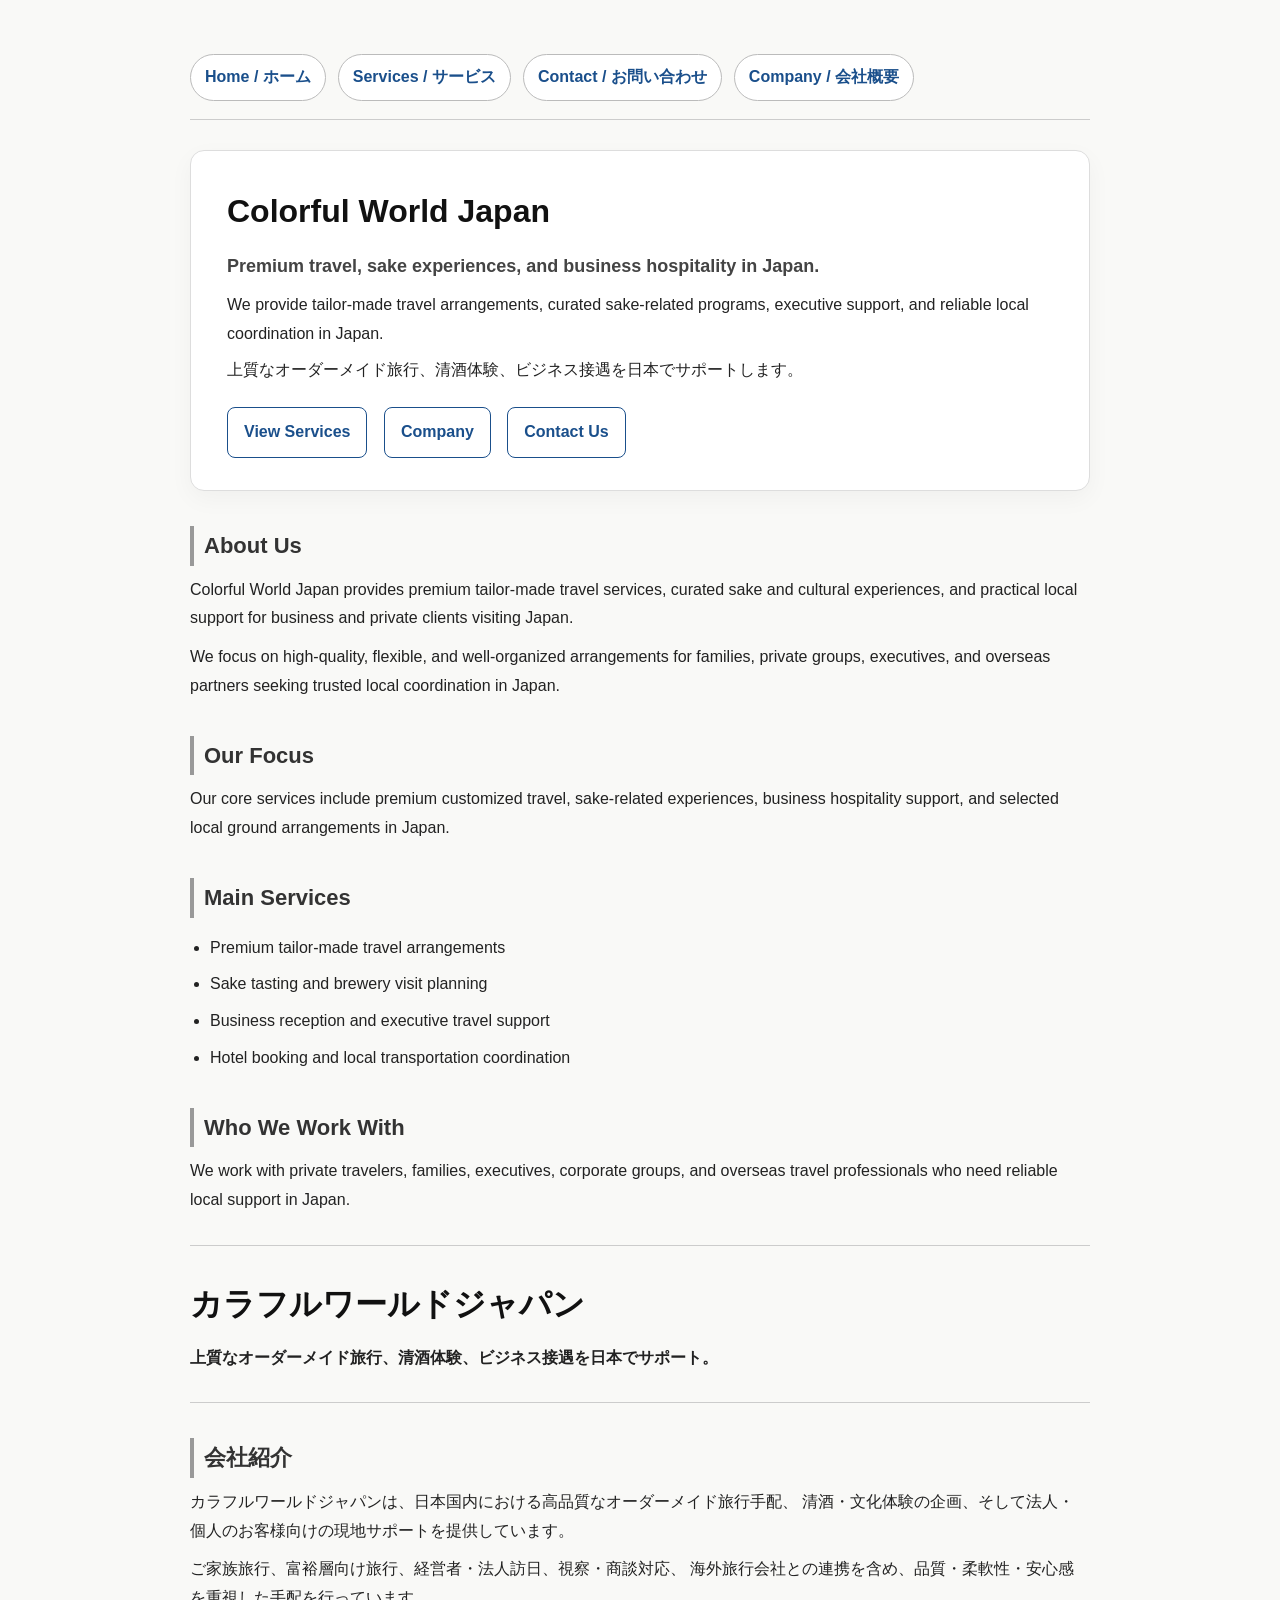
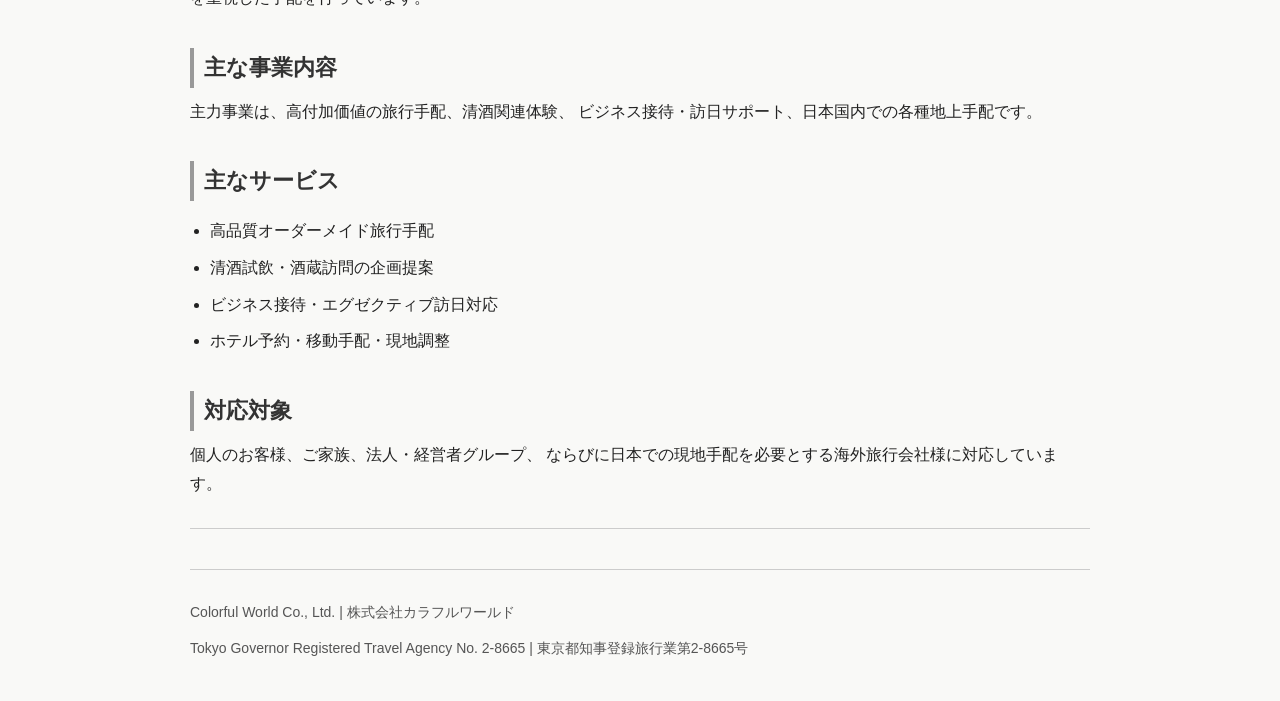
==== index.html @ 3ce3e992 "Update index.html" ====
<!DOCTYPE html>
<html lang="en">
<head>
  <meta charset="UTF-8">
  <meta name="viewport" content="width=device-width, initial-scale=1.0">
  <title>Colorful World Japan | Premium Travel, Sake Experience & Business Support</title>
  <link rel="stylesheet" href="style.css">
</head>
<body>
 <div class="nav">
  <a href="index.html">Home / ホーム</a>
  <a href="services.html">Services / サービス</a>
  <a href="contact.html">Contact / お問い合わせ</a>
  <a href="company.html">Company / 会社概要</a>
 </div>

  <div class="hero">
    <h1>Colorful World Japan</h1>
    <p class="hero-subtitle"><strong>Premium travel, sake experiences, and business hospitality in Japan.</strong></p>
    <p>
      We provide tailor-made travel arrangements, curated sake-related programs,
      executive support, and reliable local coordination in Japan.
    </p>
    <p>
      上質なオーダーメイド旅行、清酒体験、ビジネス接遇を日本でサポートします。
    </p>

   <a class="button-link" href="services.html">View Services</a>
   <a class="button-link" href="company.html">Company</a>
   <a class="button-link" href="contact.html">Contact Us</a>
  </div>
  
  <h2>About Us</h2>
  <p>
    Colorful World Japan provides premium tailor-made travel services,
    curated sake and cultural experiences, and practical local support
    for business and private clients visiting Japan.
  </p>
  <p>
    We focus on high-quality, flexible, and well-organized arrangements
    for families, private groups, executives, and overseas partners
    seeking trusted local coordination in Japan.
  </p>

  <h2>Our Focus</h2>
  <p>
    Our core services include premium customized travel, sake-related experiences,
    business hospitality support, and selected local ground arrangements in Japan.
  </p>

  <h2>Main Services</h2>
  <ul>
    <li>Premium tailor-made travel arrangements</li>
    <li>Sake tasting and brewery visit planning</li>
    <li>Business reception and executive travel support</li>
    <li>Hotel booking and local transportation coordination</li>
  </ul>

  <h2>Who We Work With</h2>
  <p>
    We work with private travelers, families, executives, corporate groups,
    and overseas travel professionals who need reliable local support in Japan.
  </p>

  <hr>

  <h1>カラフルワールドジャパン</h1>
  <p><strong>上質なオーダーメイド旅行、清酒体験、ビジネス接遇を日本でサポート。</strong></p>

  <hr>

  <h2>会社紹介</h2>
  <p>
    カラフルワールドジャパンは、日本国内における高品質なオーダーメイド旅行手配、
    清酒・文化体験の企画、そして法人・個人のお客様向けの現地サポートを提供しています。
  </p>
  <p>
    ご家族旅行、富裕層向け旅行、経営者・法人訪日、視察・商談対応、
    海外旅行会社との連携を含め、品質・柔軟性・安心感を重視した手配を行っています。
  </p>

  <h2>主な事業内容</h2>
  <p>
    主力事業は、高付加価値の旅行手配、清酒関連体験、
    ビジネス接待・訪日サポート、日本国内での各種地上手配です。
  </p>

  <h2>主なサービス</h2>
  <ul>
    <li>高品質オーダーメイド旅行手配</li>
    <li>清酒試飲・酒蔵訪問の企画提案</li>
    <li>ビジネス接待・エグゼクティブ訪日対応</li>
    <li>ホテル予約・移動手配・現地調整</li>
  </ul>

  <h2>対応対象</h2>
  <p>
    個人のお客様、ご家族、法人・経営者グループ、
    ならびに日本での現地手配を必要とする海外旅行会社様に対応しています。
  </p>

  <hr>



<div class="footer">
  <p>Colorful World Co., Ltd. | 株式会社カラフルワールド</p>
  <p>Tokyo Governor Registered Travel Agency No. 2-8665 | 東京都知事登録旅行業第2-8665号</p>
</div>
</body>
</html>
---- style.css ----
body {
  font-family: Arial, "Hiragino Kaku Gothic ProN", "Yu Gothic", sans-serif;
  max-width: 900px;
  margin: 40px auto;
  padding: 0 20px;
  line-height: 1.8;
  color: #222;
  background-color: #f9f9f7;
}

h1 {
  font-size: 32px;
  margin-bottom: 10px;
  color: #111;
}

h2 {
  font-size: 22px;
  margin-top: 35px;
  margin-bottom: 10px;
  color: #333;
  border-left: 4px solid #999;
  padding-left: 10px;
}

p {
  margin: 10px 0;
}

ul {
  padding-left: 20px;
}

li {
  margin: 8px 0;
}

hr {
  border: none;
  border-top: 1px solid #ccc;
  margin: 30px 0;
}

a {
  color: #1a4f8b;
  text-decoration: none;
  font-weight: bold;
}

a:hover {
  text-decoration: underline;
}

.footer {
  margin-top: 40px;
  padding-top: 20px;
  border-top: 1px solid #ccc;
  font-size: 14px;
  color: #555;
}

.highlight {
  font-weight: bold;
  color: #111;
}
.nav {
  display: flex;
  gap: 12px;
  flex-wrap: wrap;
  margin-bottom: 30px;
  padding: 14px 0 18px 0;
  border-bottom: 1px solid #ccc;
}

.nav a {
  display: inline-block;
  padding: 8px 14px;
  border: 1px solid #bbb;
  border-radius: 999px;
  background: #fff;
  color: #1a4f8b;
  text-decoration: none;
  font-weight: bold;
  transition: all 0.2s ease;
}

.nav a:hover {
  background: #f0f6ff;
  border-color: #1a4f8b;
}
.hero {
  padding: 32px 36px;
  background: #ffffff;
  border: 1px solid #ddd;
  border-radius: 14px;
  margin-bottom: 34px;
  box-shadow: 0 8px 24px rgba(0, 0, 0, 0.04);
}

.hero h1 {
  margin-top: 0;
  margin-bottom: 10px;
}

.hero p {
  margin: 8px 0;
}

.hero-subtitle {
  font-size: 18px;
  color: #444;
}

.button-link {
  display: inline-block;
  margin-top: 14px;
  margin-right: 12px;
  padding: 10px 16px;
  border: 1px solid #1a4f8b;
  border-radius: 8px;
  color: #1a4f8b;
  text-decoration: none;
  font-weight: bold;
  background: #fff;
}

.button-link:hover {
  background: #f0f6ff;
}
a[target="_blank"]::after {
  content: " ↗";
  font-size: 0.9em;
}
mailto-link {
  font-weight: bold;
}
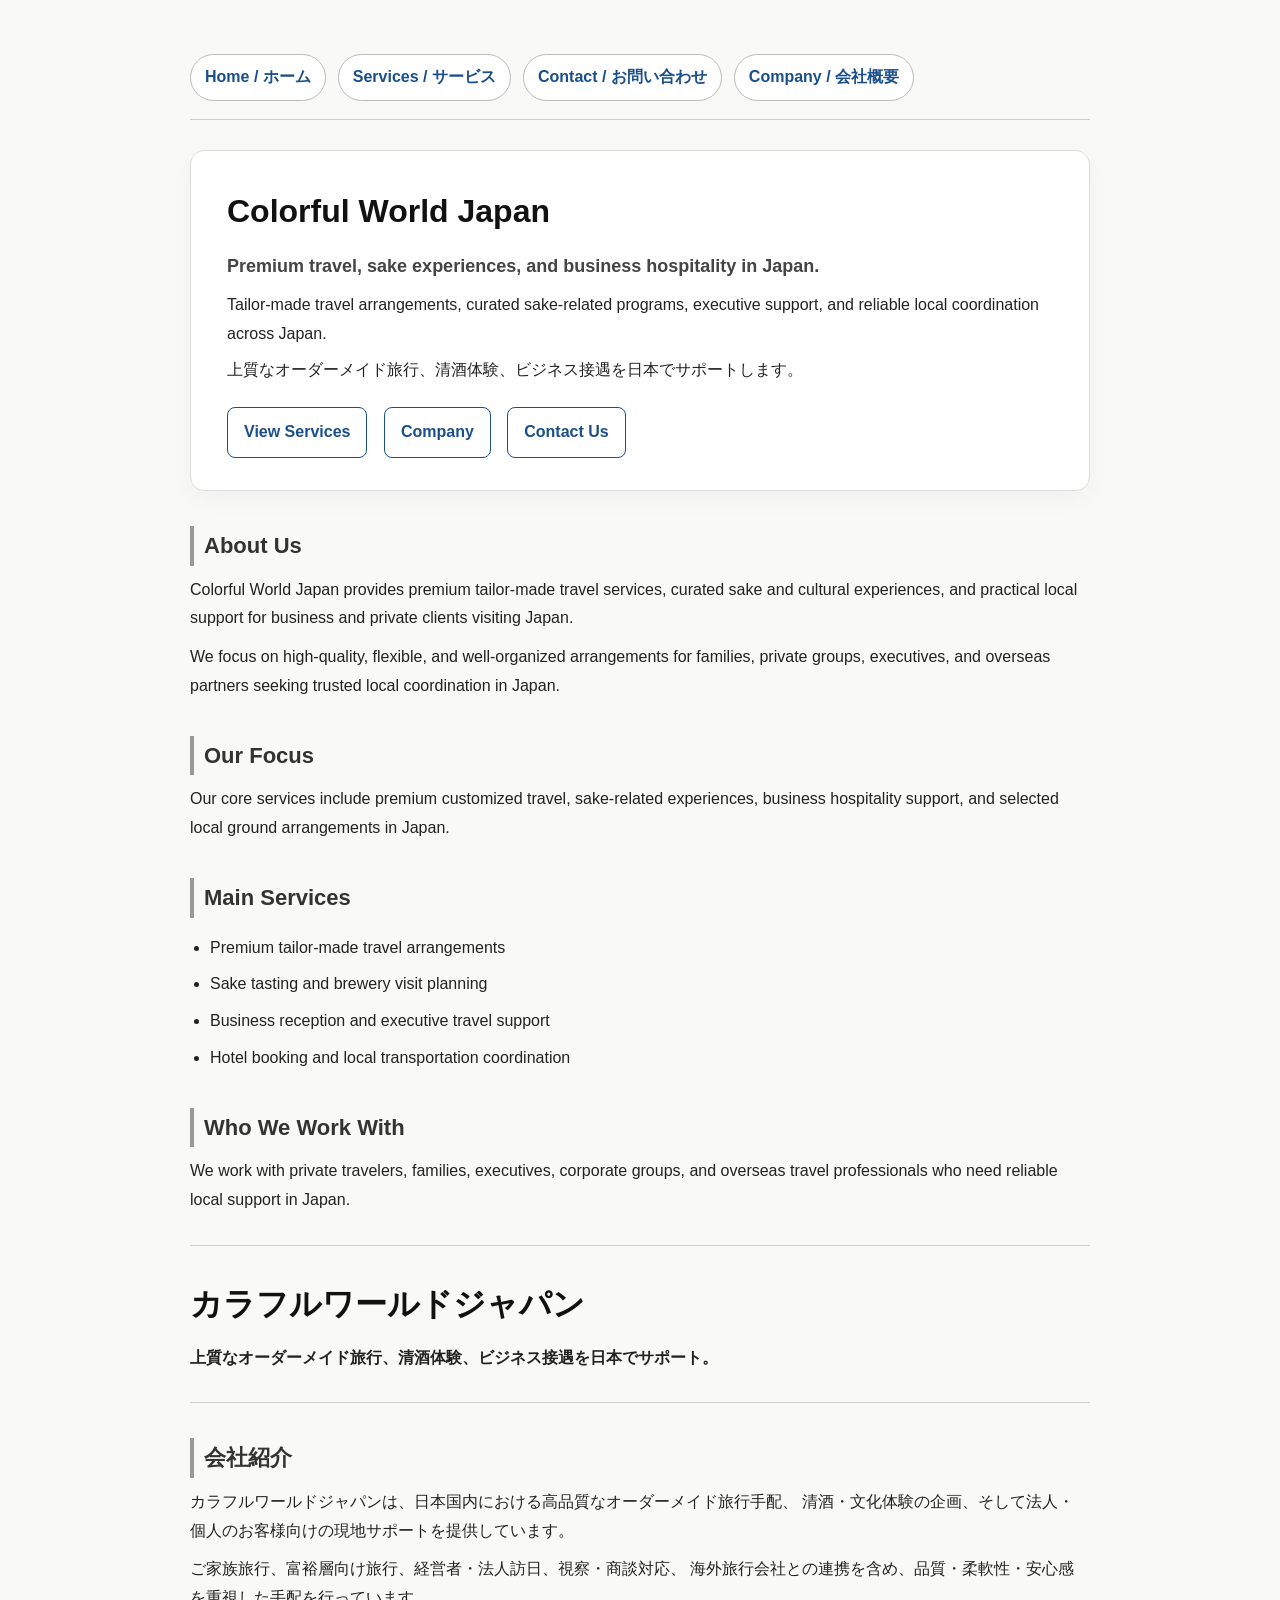
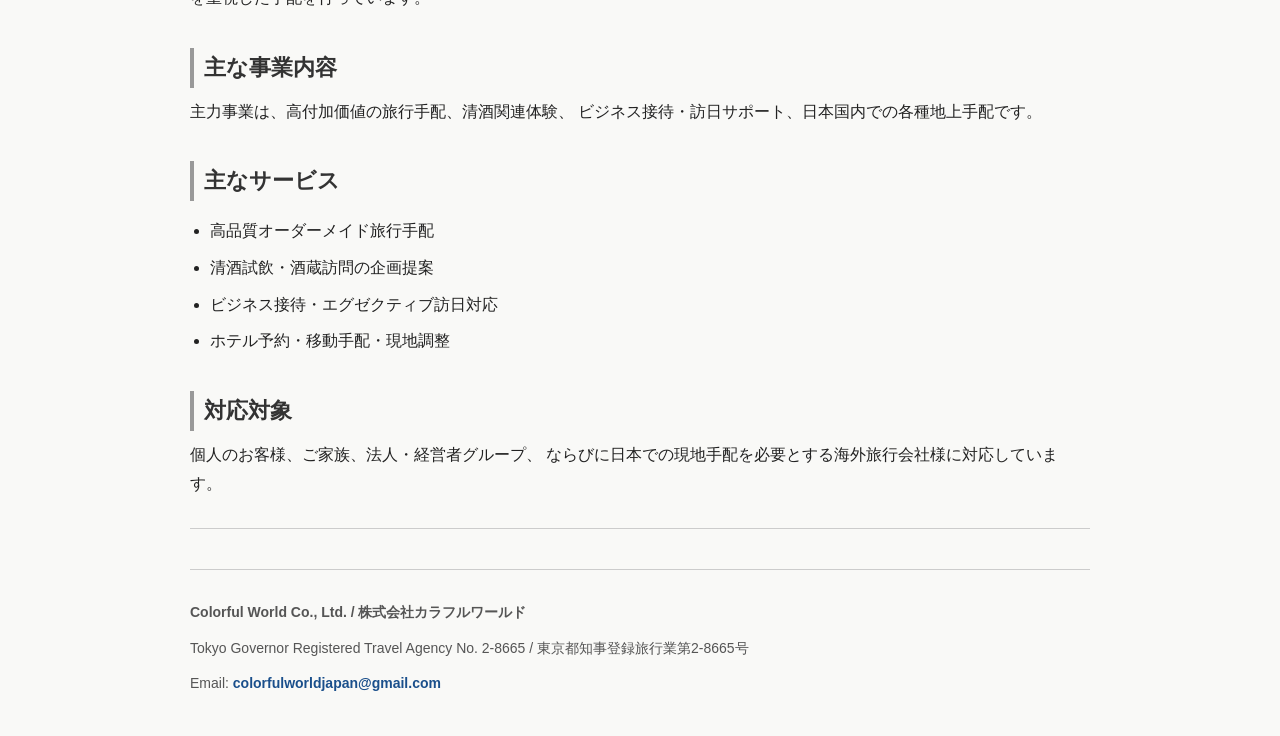
==== commit d63f83e7: "Update index.html" ====
--- a/index.html
+++ b/index.html
@@ -14,21 +14,21 @@
   <a href="company.html">Company / 会社概要</a>
  </div>
 
-  <div class="hero">
-    <h1>Colorful World Japan</h1>
-    <p class="hero-subtitle"><strong>Premium travel, sake experiences, and business hospitality in Japan.</strong></p>
-    <p>
-      We provide tailor-made travel arrangements, curated sake-related programs,
-      executive support, and reliable local coordination in Japan.
-    </p>
-    <p>
-      上質なオーダーメイド旅行、清酒体験、ビジネス接遇を日本でサポートします。
-    </p>
+ <div class="hero">
+  <h1>Colorful World Japan</h1>
+  <p class="hero-subtitle"><strong>Premium travel, sake experiences, and business hospitality in Japan.</strong></p>
+  <p>
+    Tailor-made travel arrangements, curated sake-related programs,
+    executive support, and reliable local coordination across Japan.
+  </p>
+  <p>
+    上質なオーダーメイド旅行、清酒体験、ビジネス接遇を日本でサポートします。
+  </p>
 
-   <a class="button-link" href="services.html">View Services</a>
-   <a class="button-link" href="company.html">Company</a>
-   <a class="button-link" href="contact.html">Contact Us</a>
-  </div>
+  <a class="button-link" href="services.html">View Services</a>
+  <a class="button-link" href="company.html">Company</a>
+  <a class="button-link" href="contact.html">Contact Us</a>
+ </div>
   
   <h2>About Us</h2>
   <p>
@@ -104,8 +104,9 @@
 
 
 <div class="footer">
-  <p>Colorful World Co., Ltd. | 株式会社カラフルワールド</p>
-  <p>Tokyo Governor Registered Travel Agency No. 2-8665 | 東京都知事登録旅行業第2-8665号</p>
+  <p><strong>Colorful World Co., Ltd. / 株式会社カラフルワールド</strong></p>
+  <p>Tokyo Governor Registered Travel Agency No. 2-8665 / 東京都知事登録旅行業第2-8665号</p>
+  <p>Email: <a href="mailto:colorfulworldjapan@gmail.com">colorfulworldjapan@gmail.com</a></p>
 </div>
 </body>
 </html>
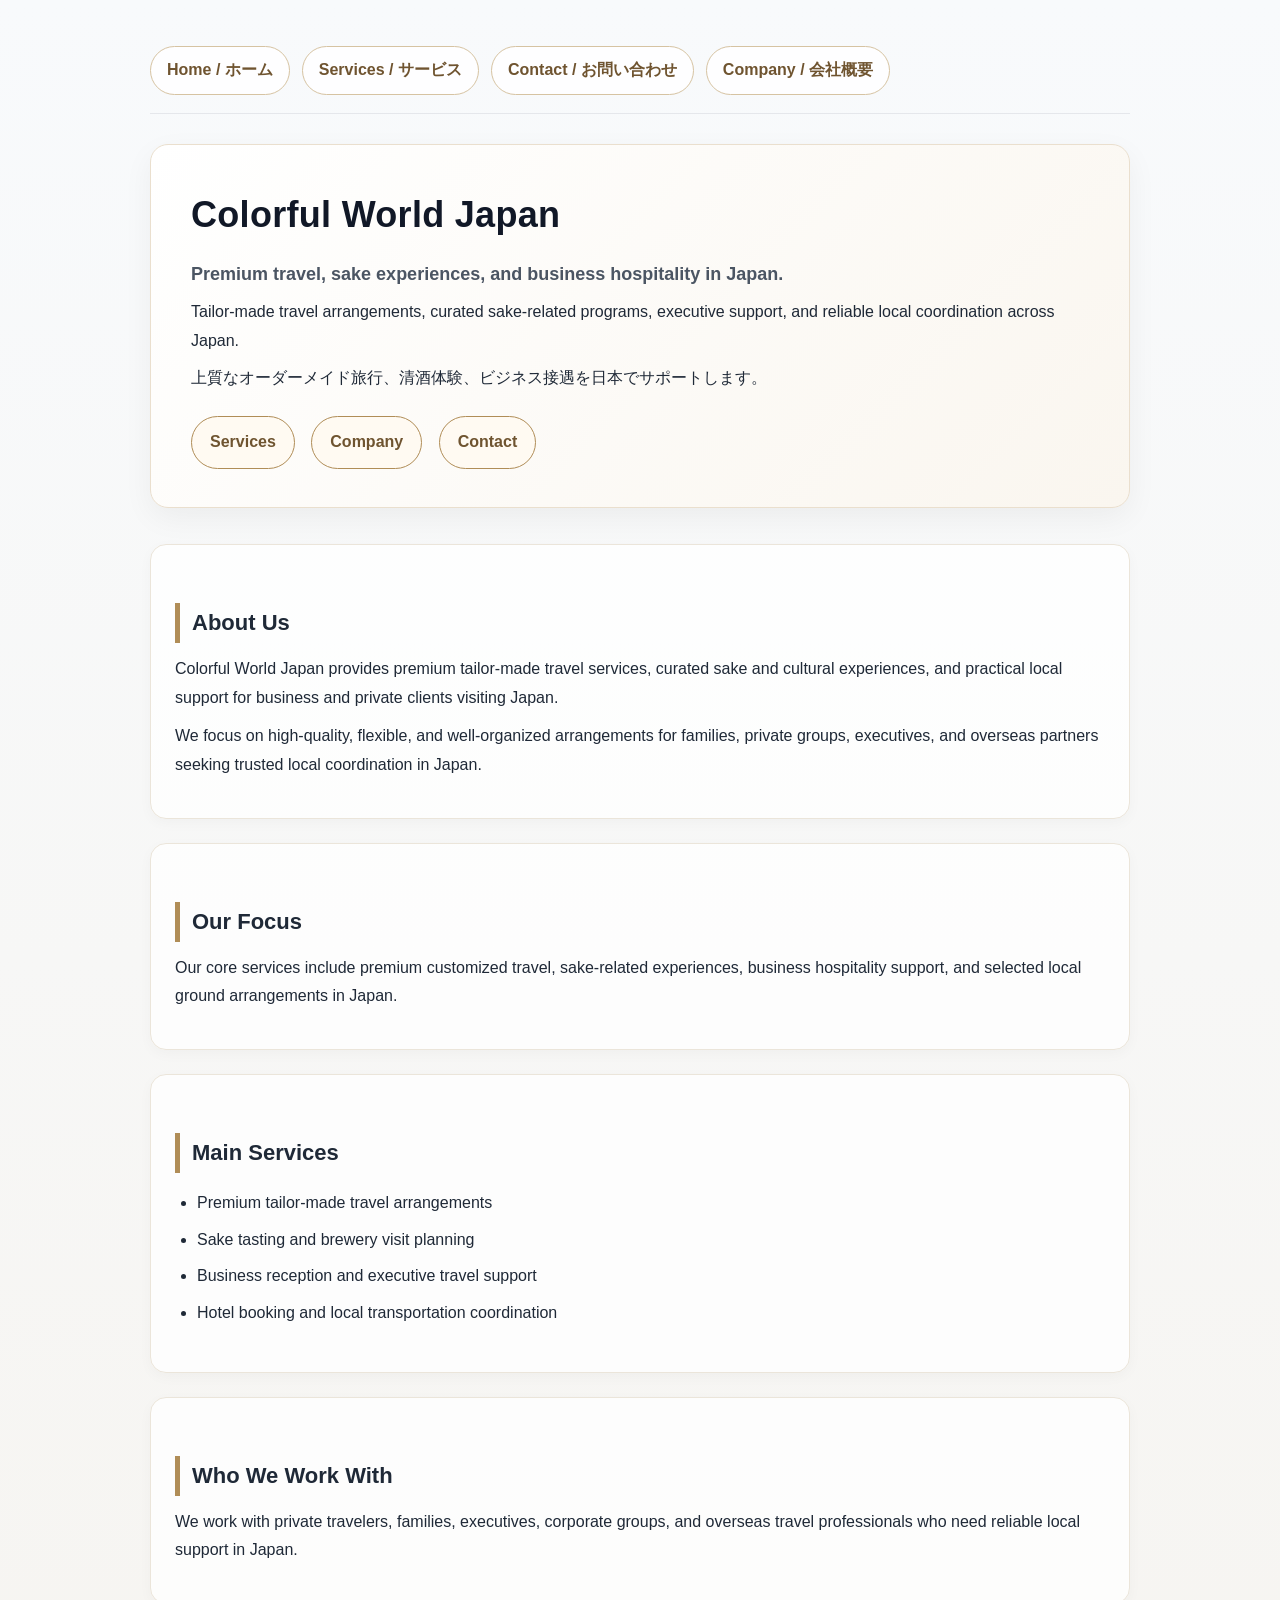
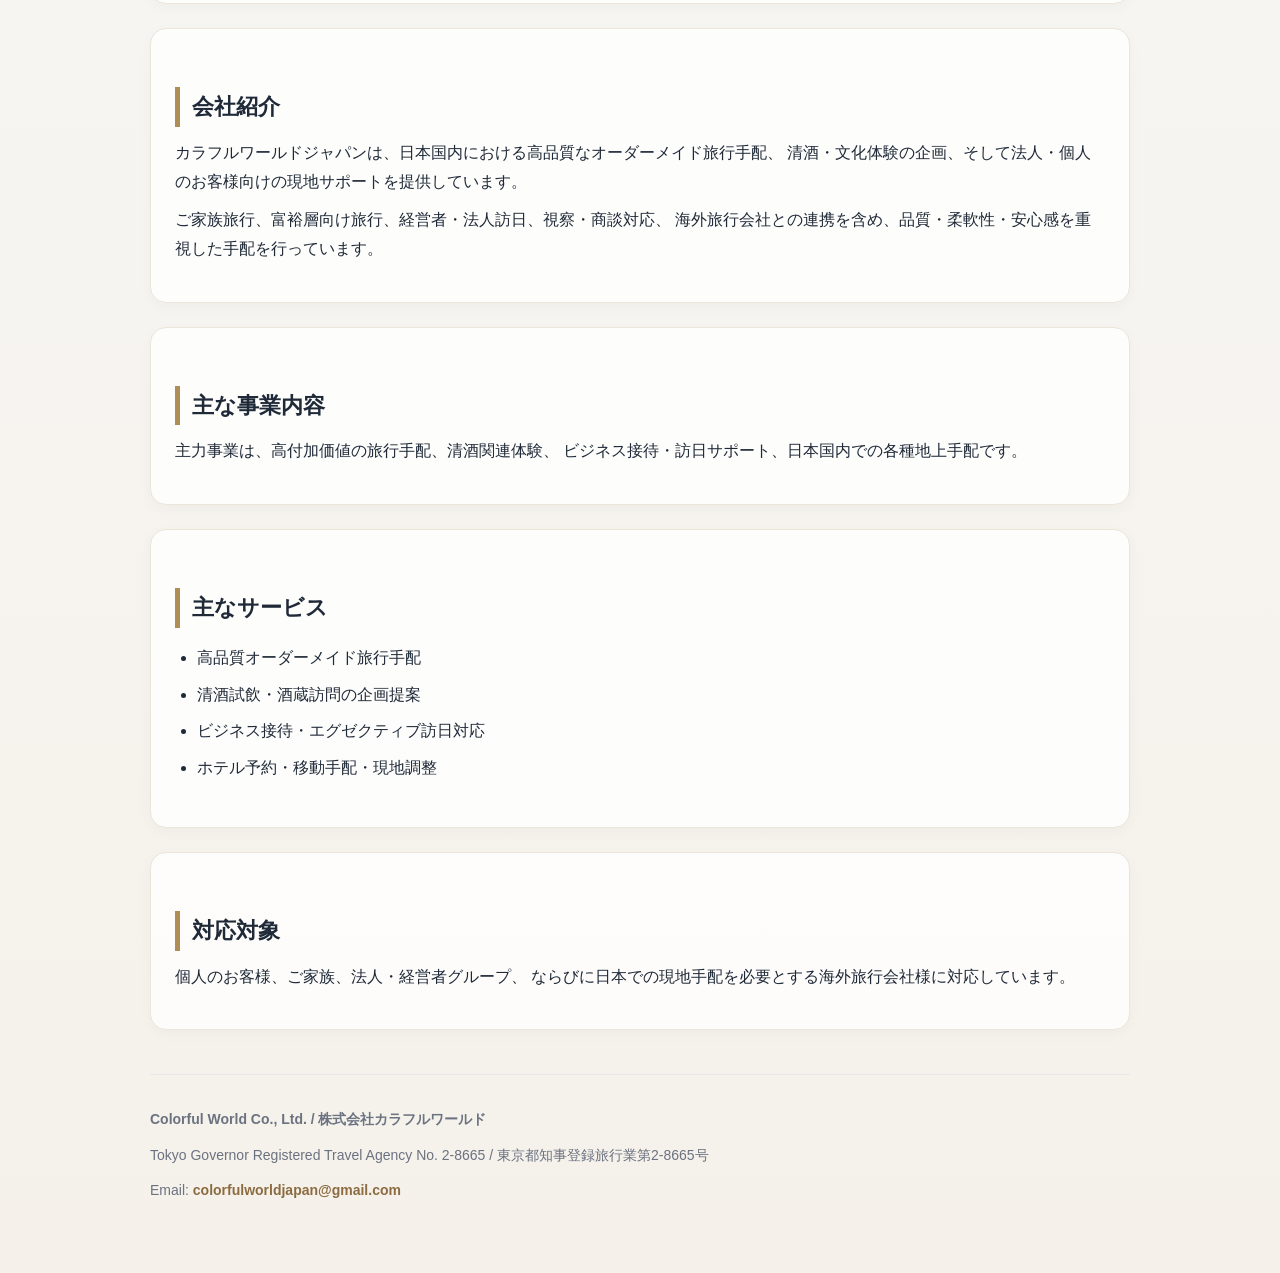
==== commit 187527c7: "Update index.html" ====
--- a/index.html
+++ b/index.html
@@ -7,106 +7,111 @@
   <link rel="stylesheet" href="style.css">
 </head>
 <body>
- <div class="nav">
-  <a href="index.html">Home / ホーム</a>
-  <a href="services.html">Services / サービス</a>
-  <a href="contact.html">Contact / お問い合わせ</a>
-  <a href="company.html">Company / 会社概要</a>
- </div>
+  <div class="nav">
+    <a href="index.html">Home / ホーム</a>
+    <a href="services.html">Services / サービス</a>
+    <a href="contact.html">Contact / お問い合わせ</a>
+    <a href="company.html">Company / 会社概要</a>
+  </div>
 
- <div class="hero">
-  <h1>Colorful World Japan</h1>
-  <p class="hero-subtitle"><strong>Premium travel, sake experiences, and business hospitality in Japan.</strong></p>
-  <p>
-    Tailor-made travel arrangements, curated sake-related programs,
-    executive support, and reliable local coordination across Japan.
-  </p>
-  <p>
-    上質なオーダーメイド旅行、清酒体験、ビジネス接遇を日本でサポートします。
-  </p>
+  <div class="hero">
+    <h1>Colorful World Japan</h1>
+    <p class="hero-subtitle"><strong>Premium travel, sake experiences, and business hospitality in Japan.</strong></p>
+    <p>
+      Tailor-made travel arrangements, curated sake-related programs,
+      executive support, and reliable local coordination across Japan.
+    </p>
+    <p>
+      上質なオーダーメイド旅行、清酒体験、ビジネス接遇を日本でサポートします。
+    </p>
 
-  <a class="button-link" href="services.html">View Services</a>
-  <a class="button-link" href="company.html">Company</a>
-  <a class="button-link" href="contact.html">Contact Us</a>
- </div>
-  
-  <h2>About Us</h2>
-  <p>
-    Colorful World Japan provides premium tailor-made travel services,
-    curated sake and cultural experiences, and practical local support
-    for business and private clients visiting Japan.
-  </p>
-  <p>
-    We focus on high-quality, flexible, and well-organized arrangements
-    for families, private groups, executives, and overseas partners
-    seeking trusted local coordination in Japan.
-  </p>
+    <a class="button-link" href="services.html">Services</a>
+    <a class="button-link" href="company.html">Company</a>
+    <a class="button-link" href="contact.html">Contact</a>
+  </div>
 
-  <h2>Our Focus</h2>
-  <p>
-    Our core services include premium customized travel, sake-related experiences,
-    business hospitality support, and selected local ground arrangements in Japan.
-  </p>
+  <div class="section-card">
+    <h2>About Us</h2>
+    <p>
+      Colorful World Japan provides premium tailor-made travel services,
+      curated sake and cultural experiences, and practical local support
+      for business and private clients visiting Japan.
+    </p>
+    <p>
+      We focus on high-quality, flexible, and well-organized arrangements
+      for families, private groups, executives, and overseas partners
+      seeking trusted local coordination in Japan.
+    </p>
+  </div>
 
-  <h2>Main Services</h2>
-  <ul>
-    <li>Premium tailor-made travel arrangements</li>
-    <li>Sake tasting and brewery visit planning</li>
-    <li>Business reception and executive travel support</li>
-    <li>Hotel booking and local transportation coordination</li>
-  </ul>
+  <div class="section-card">
+    <h2>Our Focus</h2>
+    <p>
+      Our core services include premium customized travel, sake-related experiences,
+      business hospitality support, and selected local ground arrangements in Japan.
+    </p>
+  </div>
 
-  <h2>Who We Work With</h2>
-  <p>
-    We work with private travelers, families, executives, corporate groups,
-    and overseas travel professionals who need reliable local support in Japan.
-  </p>
+  <div class="section-card">
+    <h2>Main Services</h2>
+    <ul>
+      <li>Premium tailor-made travel arrangements</li>
+      <li>Sake tasting and brewery visit planning</li>
+      <li>Business reception and executive travel support</li>
+      <li>Hotel booking and local transportation coordination</li>
+    </ul>
+  </div>
 
-  <hr>
+  <div class="section-card">
+    <h2>Who We Work With</h2>
+    <p>
+      We work with private travelers, families, executives, corporate groups,
+      and overseas travel professionals who need reliable local support in Japan.
+    </p>
+  </div>
 
-  <h1>カラフルワールドジャパン</h1>
-  <p><strong>上質なオーダーメイド旅行、清酒体験、ビジネス接遇を日本でサポート。</strong></p>
+  <div class="section-card">
+    <h2>会社紹介</h2>
+    <p>
+      カラフルワールドジャパンは、日本国内における高品質なオーダーメイド旅行手配、
+      清酒・文化体験の企画、そして法人・個人のお客様向けの現地サポートを提供しています。
+    </p>
+    <p>
+      ご家族旅行、富裕層向け旅行、経営者・法人訪日、視察・商談対応、
+      海外旅行会社との連携を含め、品質・柔軟性・安心感を重視した手配を行っています。
+    </p>
+  </div>
 
-  <hr>
+  <div class="section-card">
+    <h2>主な事業内容</h2>
+    <p>
+      主力事業は、高付加価値の旅行手配、清酒関連体験、
+      ビジネス接待・訪日サポート、日本国内での各種地上手配です。
+    </p>
+  </div>
 
-  <h2>会社紹介</h2>
-  <p>
-    カラフルワールドジャパンは、日本国内における高品質なオーダーメイド旅行手配、
-    清酒・文化体験の企画、そして法人・個人のお客様向けの現地サポートを提供しています。
-  </p>
-  <p>
-    ご家族旅行、富裕層向け旅行、経営者・法人訪日、視察・商談対応、
-    海外旅行会社との連携を含め、品質・柔軟性・安心感を重視した手配を行っています。
-  </p>
+  <div class="section-card">
+    <h2>主なサービス</h2>
+    <ul>
+      <li>高品質オーダーメイド旅行手配</li>
+      <li>清酒試飲・酒蔵訪問の企画提案</li>
+      <li>ビジネス接待・エグゼクティブ訪日対応</li>
+      <li>ホテル予約・移動手配・現地調整</li>
+    </ul>
+  </div>
 
-  <h2>主な事業内容</h2>
-  <p>
-    主力事業は、高付加価値の旅行手配、清酒関連体験、
-    ビジネス接待・訪日サポート、日本国内での各種地上手配です。
-  </p>
+  <div class="section-card">
+    <h2>対応対象</h2>
+    <p>
+      個人のお客様、ご家族、法人・経営者グループ、
+      ならびに日本での現地手配を必要とする海外旅行会社様に対応しています。
+    </p>
+  </div>
 
-  <h2>主なサービス</h2>
-  <ul>
-    <li>高品質オーダーメイド旅行手配</li>
-    <li>清酒試飲・酒蔵訪問の企画提案</li>
-    <li>ビジネス接待・エグゼクティブ訪日対応</li>
-    <li>ホテル予約・移動手配・現地調整</li>
-  </ul>
-
-  <h2>対応対象</h2>
-  <p>
-    個人のお客様、ご家族、法人・経営者グループ、
-    ならびに日本での現地手配を必要とする海外旅行会社様に対応しています。
-  </p>
-
-  <hr>
-
-
-
-<div class="footer">
-  <p><strong>Colorful World Co., Ltd. / 株式会社カラフルワールド</strong></p>
-  <p>Tokyo Governor Registered Travel Agency No. 2-8665 / 東京都知事登録旅行業第2-8665号</p>
-  <p>Email: <a href="mailto:colorfulworldjapan@gmail.com">colorfulworldjapan@gmail.com</a></p>
-</div>
+  <div class="footer">
+    <p><strong>Colorful World Co., Ltd. / 株式会社カラフルワールド</strong></p>
+    <p>Tokyo Governor Registered Travel Agency No. 2-8665 / 東京都知事登録旅行業第2-8665号</p>
+    <p>Email: <a href="mailto:colorfulworldjapan@gmail.com">colorfulworldjapan@gmail.com</a></p>
+  </div>
 </body>
 </html>
--- a/style.css
+++ b/style.css
@@ -1,26 +1,27 @@
 body {
   font-family: Arial, "Hiragino Kaku Gothic ProN", "Yu Gothic", sans-serif;
-  max-width: 900px;
-  margin: 40px auto;
-  padding: 0 20px;
+  max-width: 980px;
+  margin: 0 auto;
+  padding: 32px 20px 60px;
   line-height: 1.8;
-  color: #222;
-  background-color: #f9f9f7;
+  color: #1f2937;
+  background: linear-gradient(to bottom, #f8fafc 0%, #f5f1ea 100%);
 }
 
 h1 {
-  font-size: 32px;
+  font-size: 36px;
   margin-bottom: 10px;
-  color: #111;
+  color: #111827;
+  letter-spacing: 0.3px;
 }
 
 h2 {
   font-size: 22px;
-  margin-top: 35px;
-  margin-bottom: 10px;
-  color: #333;
-  border-left: 4px solid #999;
-  padding-left: 10px;
+  margin-top: 34px;
+  margin-bottom: 12px;
+  color: #1f2937;
+  border-left: 5px solid #b08d57;
+  padding-left: 12px;
 }
 
 p {
@@ -28,7 +29,7 @@
 }
 
 ul {
-  padding-left: 20px;
+  padding-left: 22px;
 }
 
 li {
@@ -37,64 +38,54 @@
 
 hr {
   border: none;
-  border-top: 1px solid #ccc;
-  margin: 30px 0;
+  border-top: 1px solid #e5e7eb;
+  margin: 32px 0;
 }
 
 a {
-  color: #1a4f8b;
+  color: #8b6b3f;
   text-decoration: none;
-  font-weight: bold;
+  font-weight: 600;
 }
 
 a:hover {
   text-decoration: underline;
 }
 
-.footer {
-  margin-top: 40px;
-  padding-top: 20px;
-  border-top: 1px solid #ccc;
-  font-size: 14px;
-  color: #555;
-}
-
-.highlight {
-  font-weight: bold;
-  color: #111;
-}
 .nav {
   display: flex;
   gap: 12px;
   flex-wrap: wrap;
   margin-bottom: 30px;
   padding: 14px 0 18px 0;
-  border-bottom: 1px solid #ccc;
+  border-bottom: 1px solid #e5e7eb;
 }
 
 .nav a {
   display: inline-block;
-  padding: 8px 14px;
-  border: 1px solid #bbb;
+  padding: 9px 16px;
+  border: 1px solid #d6c3a2;
   border-radius: 999px;
-  background: #fff;
-  color: #1a4f8b;
+  background: rgba(255, 255, 255, 0.9);
+  color: #6f5430;
   text-decoration: none;
-  font-weight: bold;
+  font-weight: 700;
   transition: all 0.2s ease;
 }
 
 .nav a:hover {
-  background: #f0f6ff;
-  border-color: #1a4f8b;
+  background: #fff8ee;
+  border-color: #b08d57;
+  text-decoration: none;
 }
+
 .hero {
-  padding: 32px 36px;
-  background: #ffffff;
-  border: 1px solid #ddd;
-  border-radius: 14px;
-  margin-bottom: 34px;
-  box-shadow: 0 8px 24px rgba(0, 0, 0, 0.04);
+  padding: 38px 40px;
+  background: linear-gradient(135deg, #ffffff 0%, #faf6ef 100%);
+  border: 1px solid #eadfce;
+  border-radius: 18px;
+  margin-bottom: 36px;
+  box-shadow: 0 10px 30px rgba(0, 0, 0, 0.05);
 }
 
 .hero h1 {
@@ -108,29 +99,51 @@
 
 .hero-subtitle {
   font-size: 18px;
-  color: #444;
+  color: #4b5563;
 }
 
 .button-link {
   display: inline-block;
-  margin-top: 14px;
+  margin-top: 16px;
   margin-right: 12px;
-  padding: 10px 16px;
-  border: 1px solid #1a4f8b;
-  border-radius: 8px;
-  color: #1a4f8b;
+  padding: 11px 18px;
+  border: 1px solid #b08d57;
+  border-radius: 999px;
+  color: #6f5430;
   text-decoration: none;
-  font-weight: bold;
-  background: #fff;
+  font-weight: 700;
+  background: #fffaf2;
+  transition: all 0.2s ease;
 }
 
 .button-link:hover {
-  background: #f0f6ff;
+  background: #f6ead8;
+  text-decoration: none;
 }
+
+.section-card {
+  background: rgba(255, 255, 255, 0.82);
+  border: 1px solid #ebe5da;
+  border-radius: 16px;
+  padding: 24px 24px 28px;
+  margin-bottom: 24px;
+  box-shadow: 0 4px 14px rgba(0, 0, 0, 0.03);
+}
+
+.footer {
+  margin-top: 44px;
+  padding-top: 22px;
+  border-top: 1px solid #e5e7eb;
+  font-size: 14px;
+  color: #6b7280;
+}
+
+.highlight {
+  font-weight: 700;
+  color: #111827;
+}
+
 a[target="_blank"]::after {
   content: " ↗";
   font-size: 0.9em;
 }
-mailto-link {
-  font-weight: bold;
-}
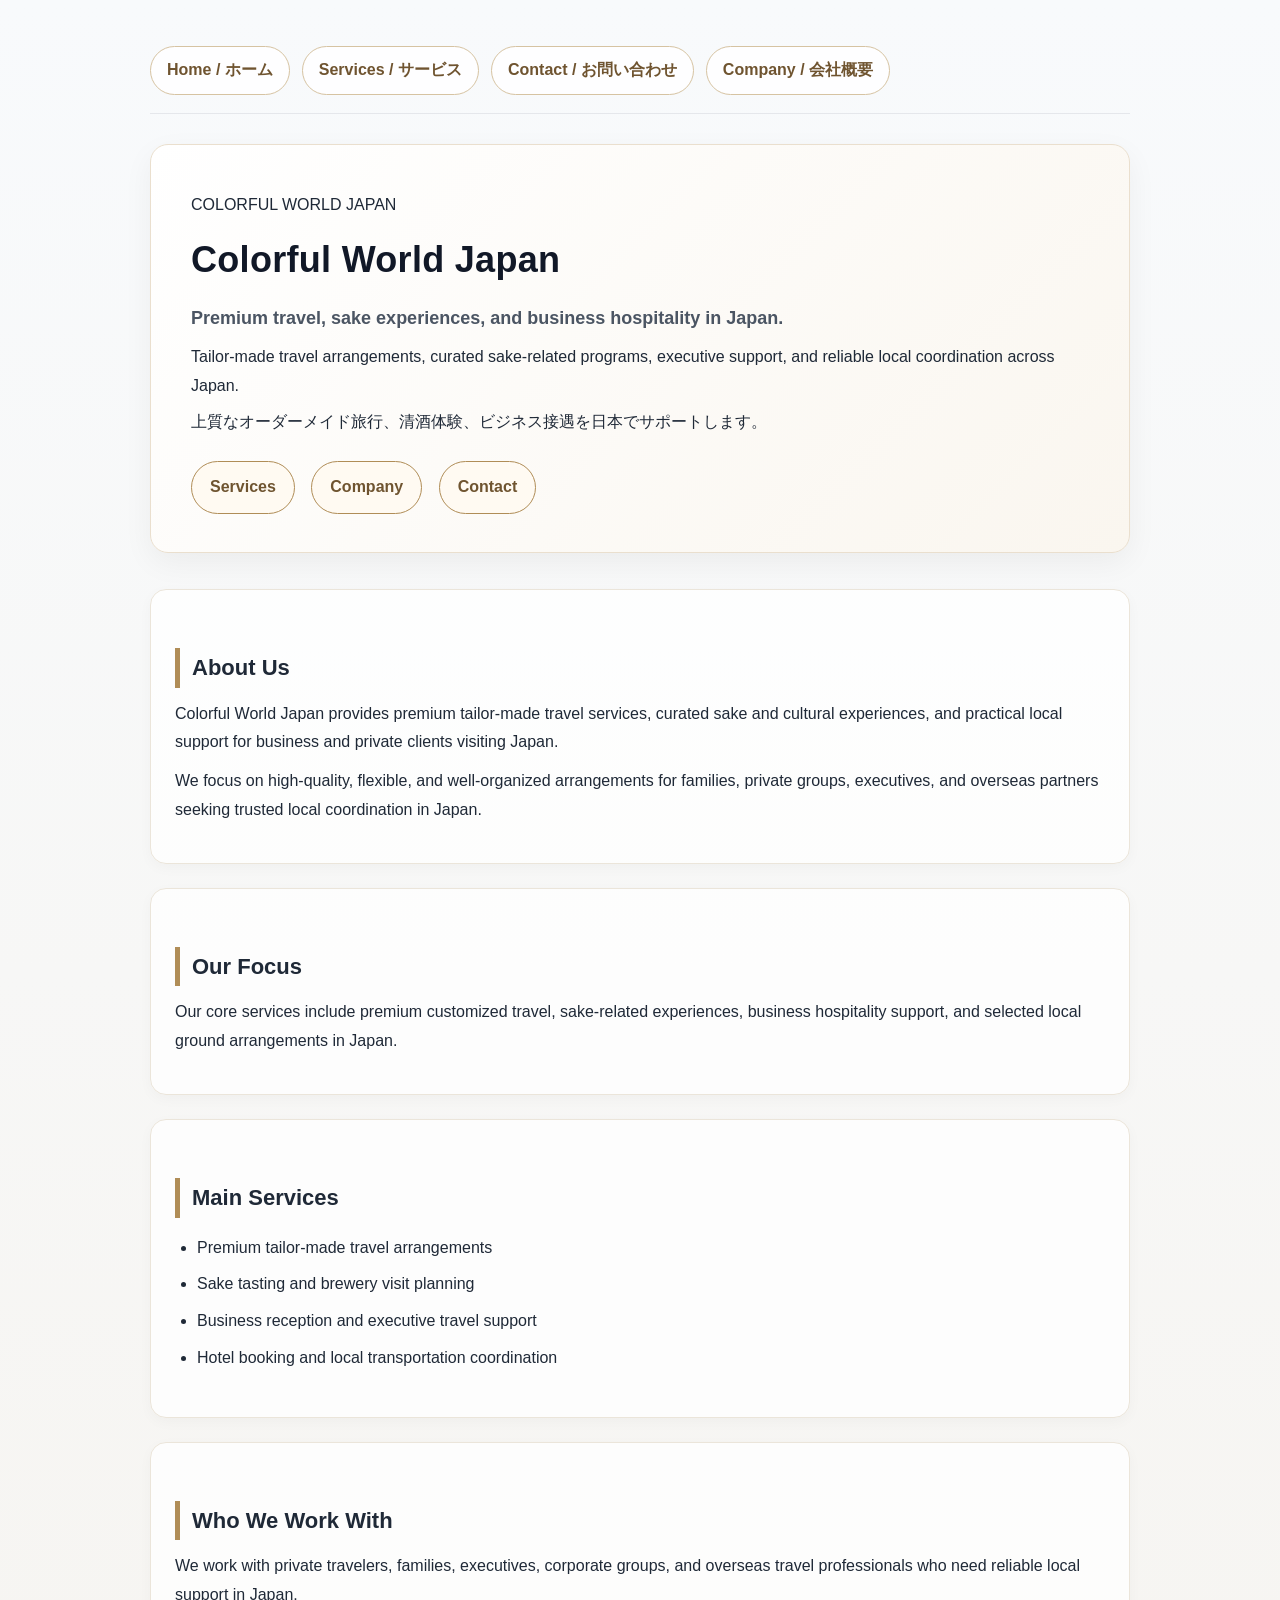
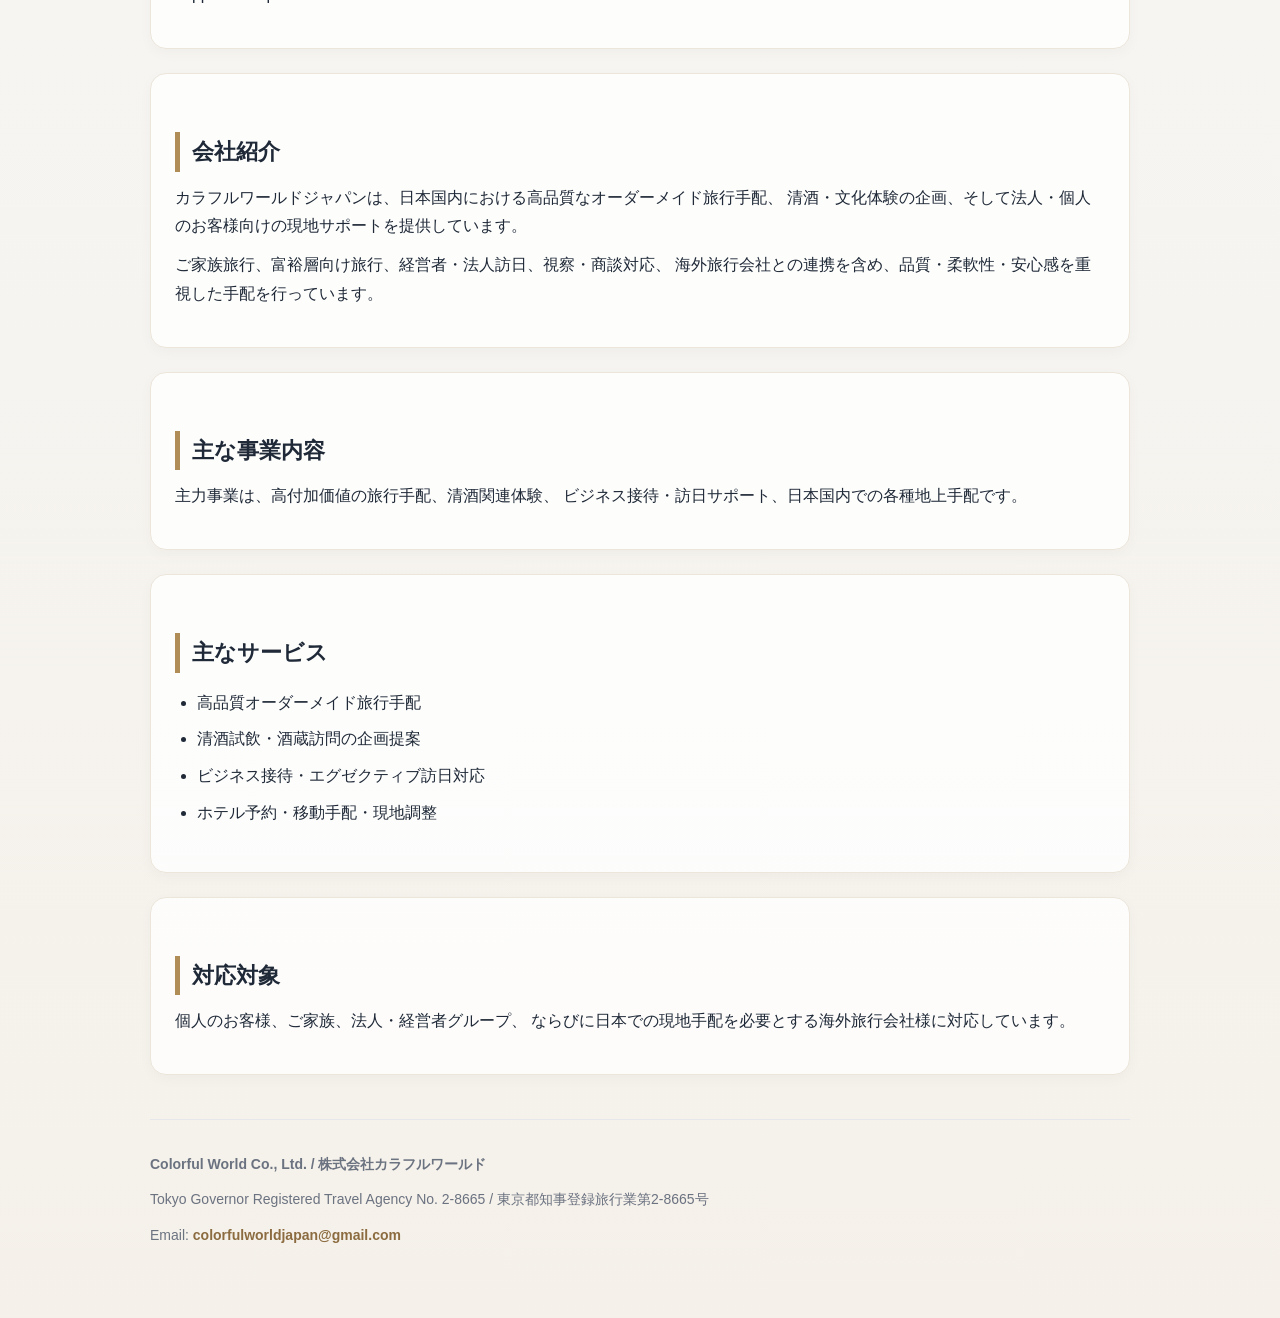
==== commit 4fd1dede: "Update index.html" ====
--- a/index.html
+++ b/index.html
@@ -15,6 +15,7 @@
   </div>
 
   <div class="hero">
+    <p class="brand-mark">COLORFUL WORLD JAPAN</p>
     <h1>Colorful World Japan</h1>
     <p class="hero-subtitle"><strong>Premium travel, sake experiences, and business hospitality in Japan.</strong></p>
     <p>
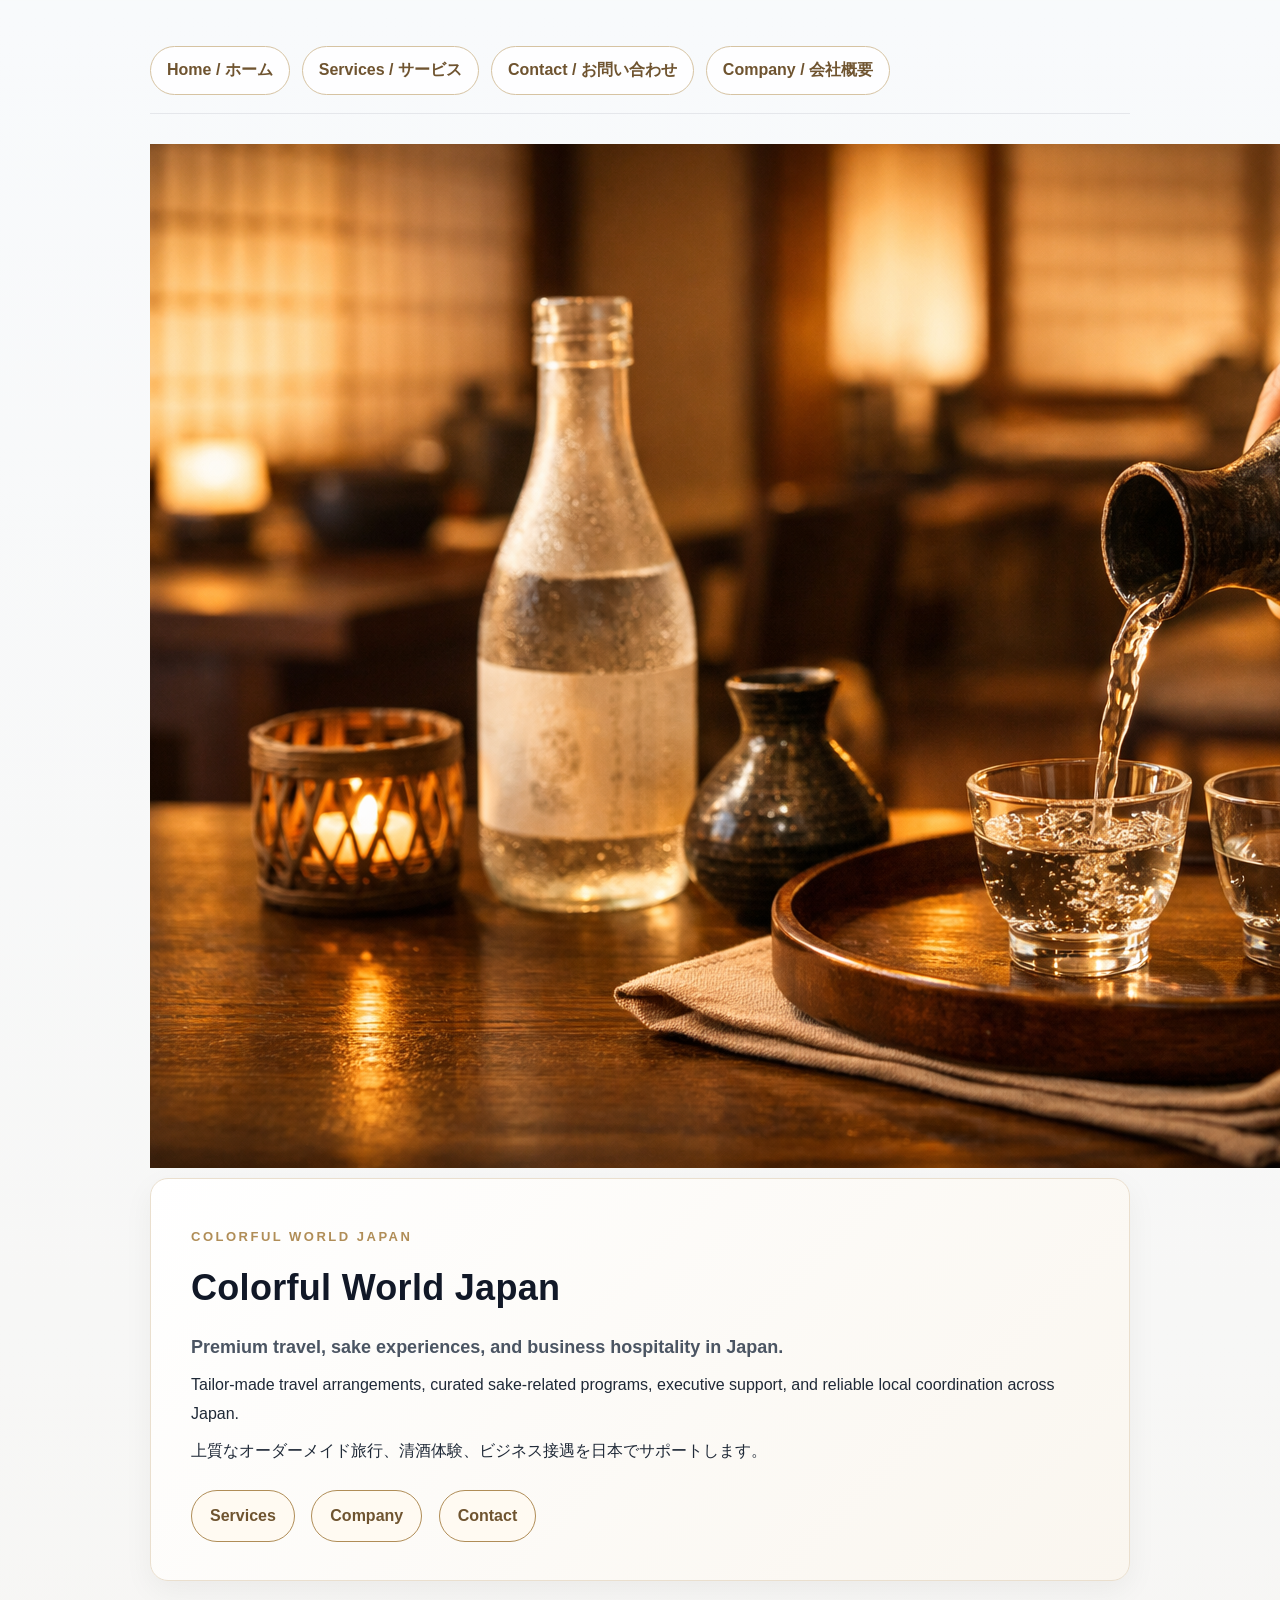
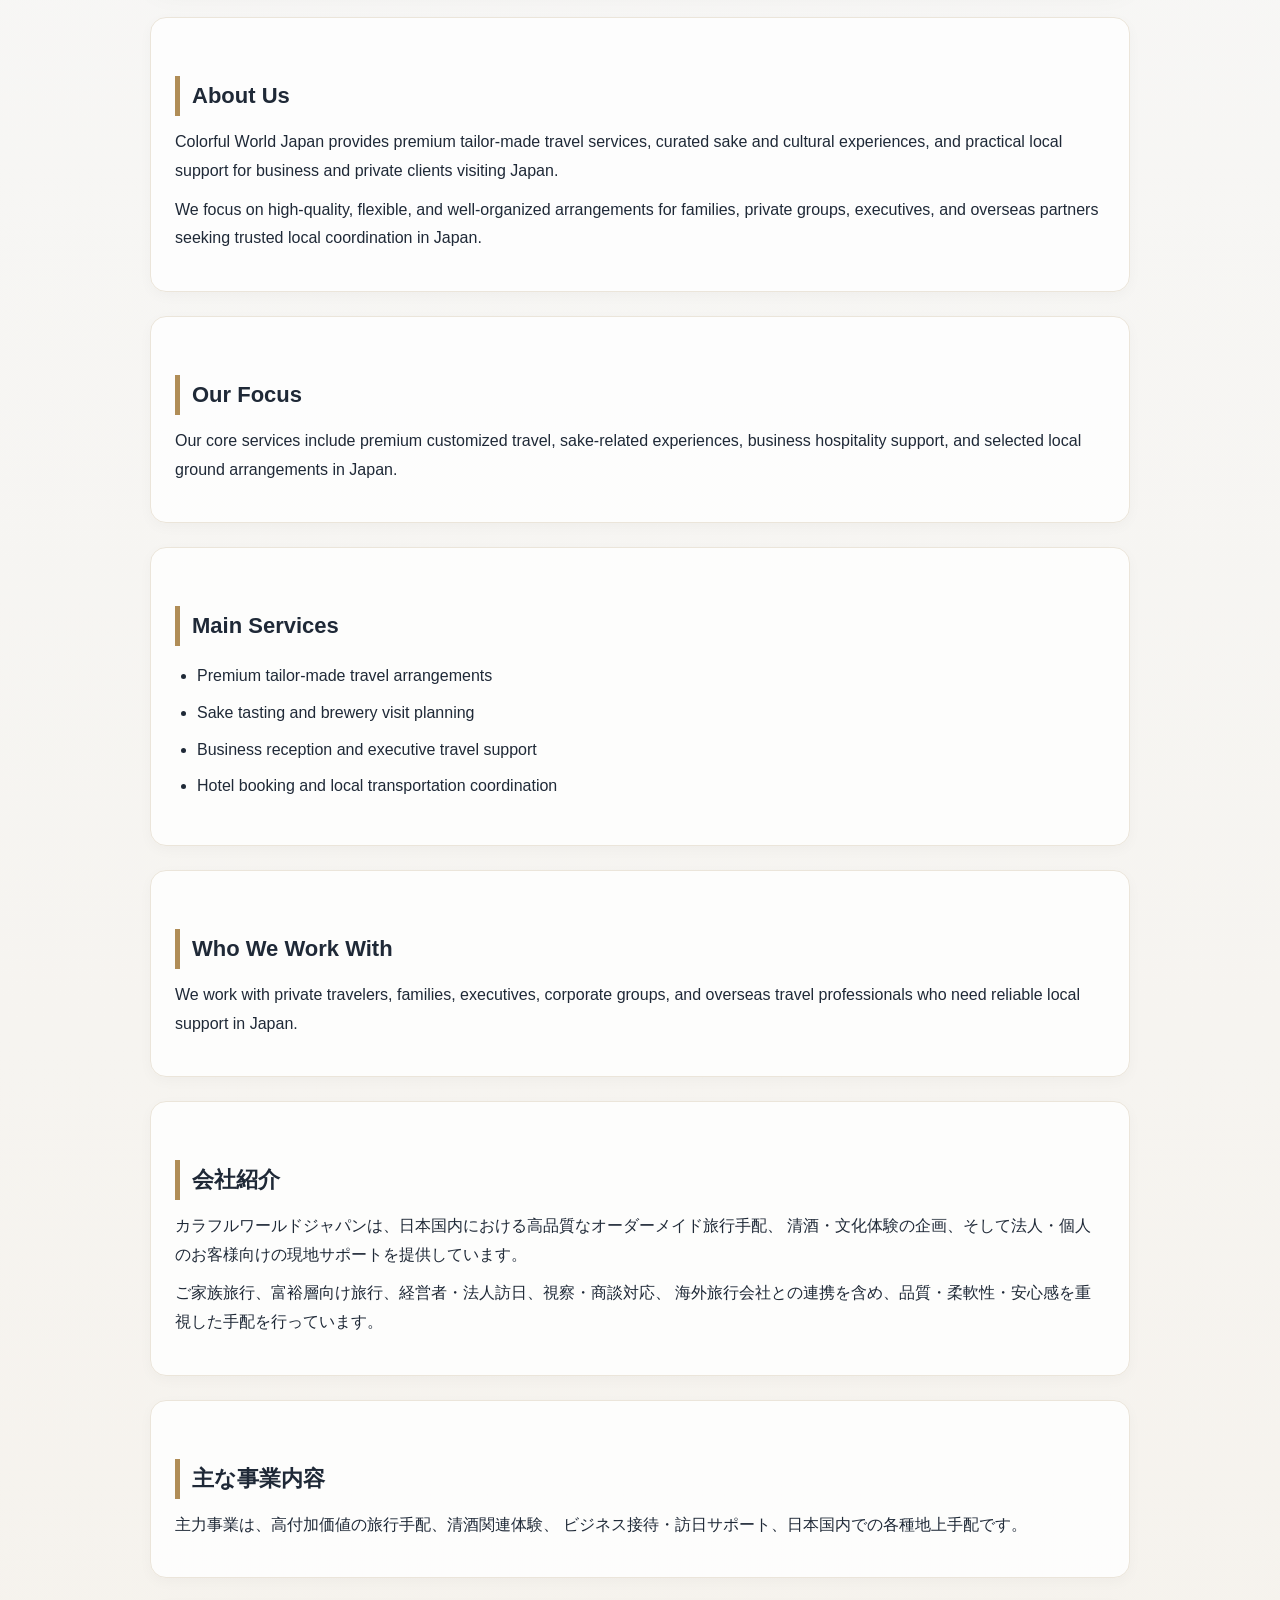
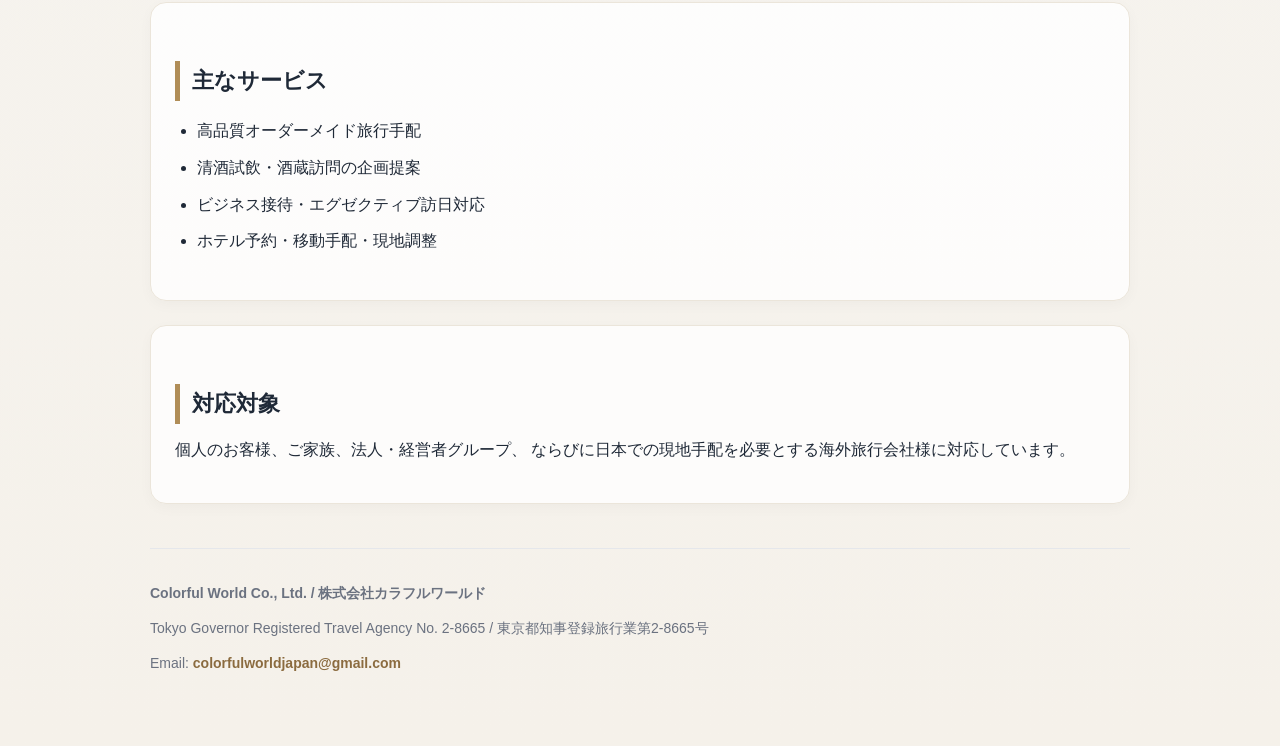
==== commit c3995ac7: "Update index.html" ====
--- a/index.html
+++ b/index.html
@@ -12,6 +12,10 @@
     <a href="services.html">Services / サービス</a>
     <a href="contact.html">Contact / お問い合わせ</a>
     <a href="company.html">Company / 会社概要</a>
+  </div>
+
+  <div class="hero-image">
+    <img src="banner.png" alt="Premium travel and sake experience in Japan">
   </div>
 
   <div class="hero">
--- a/style.css
+++ b/style.css
@@ -147,3 +147,11 @@
   content: " ↗";
   font-size: 0.9em;
 }
+.brand-mark {
+  margin: 0 0 10px;
+  font-size: 13px;
+  letter-spacing: 2.5px;
+  font-weight: 700;
+  color: #b08d57;
+  text-transform: uppercase;
+}
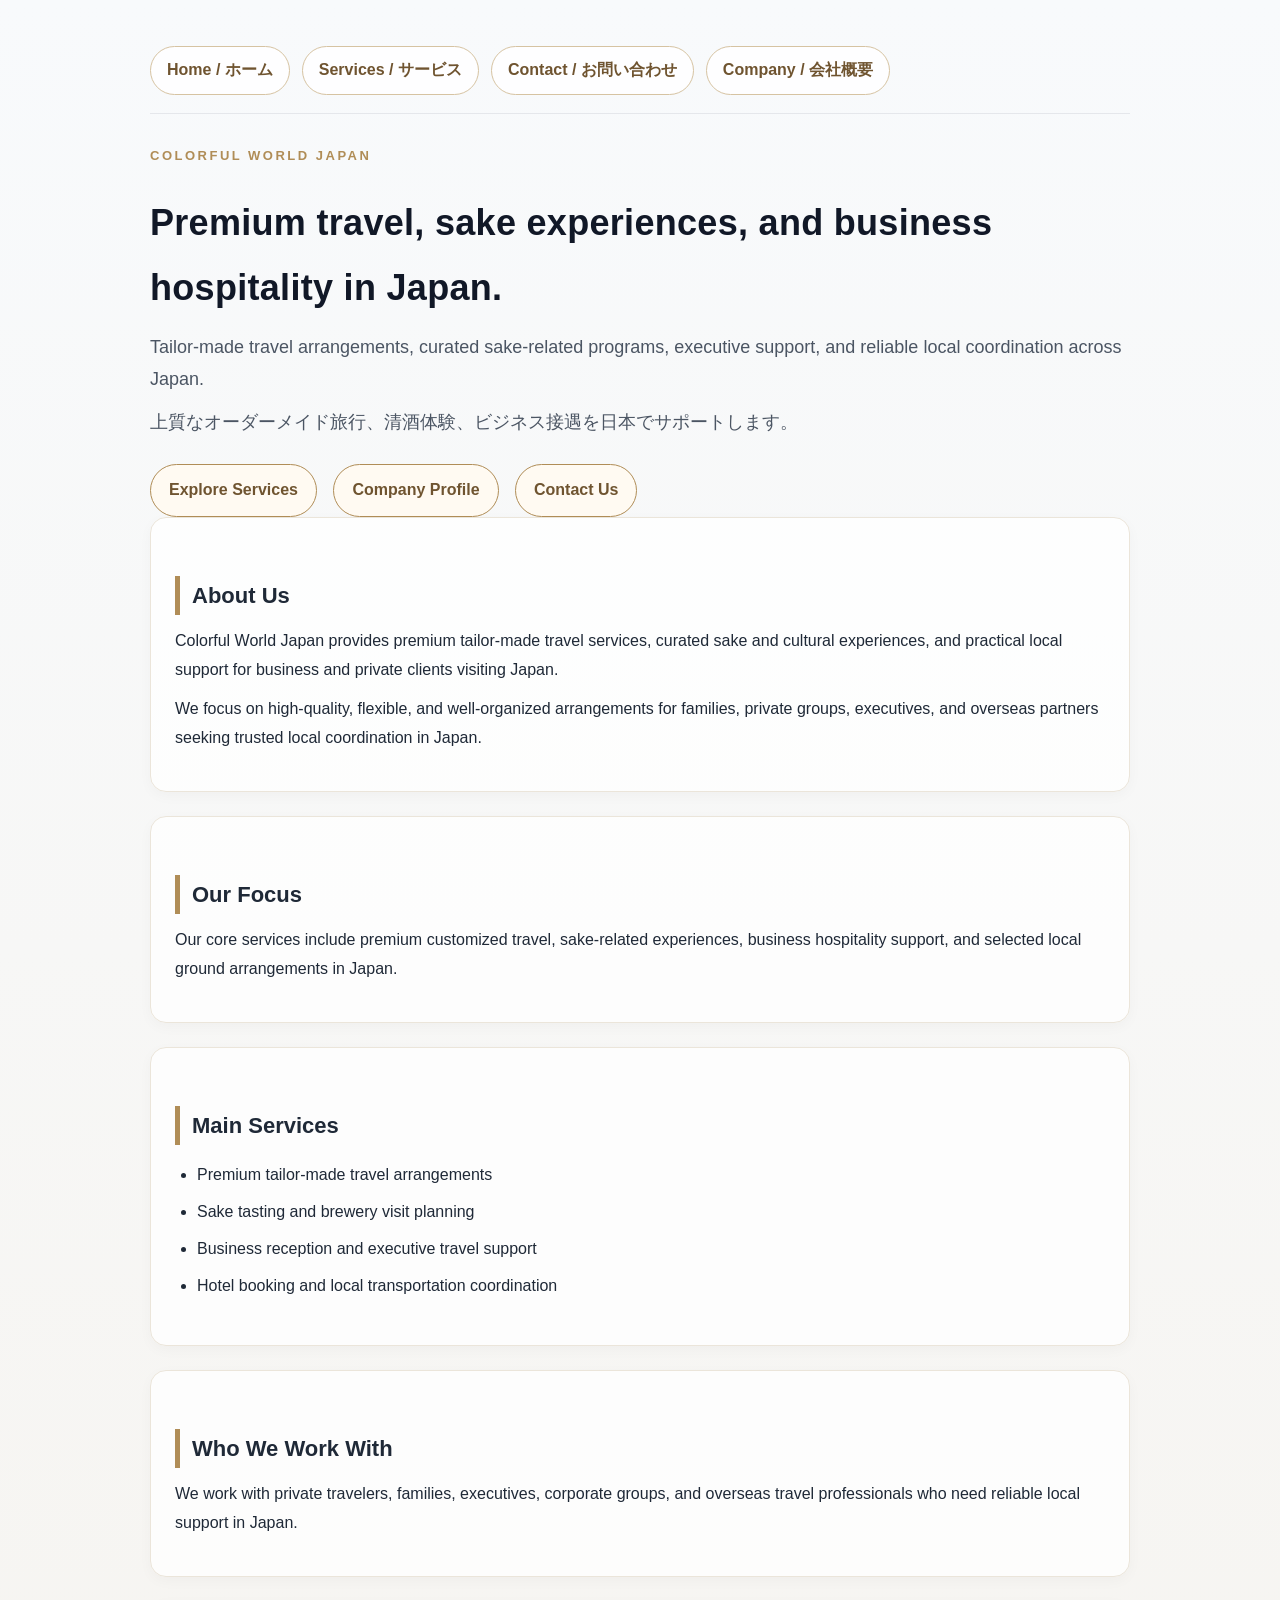
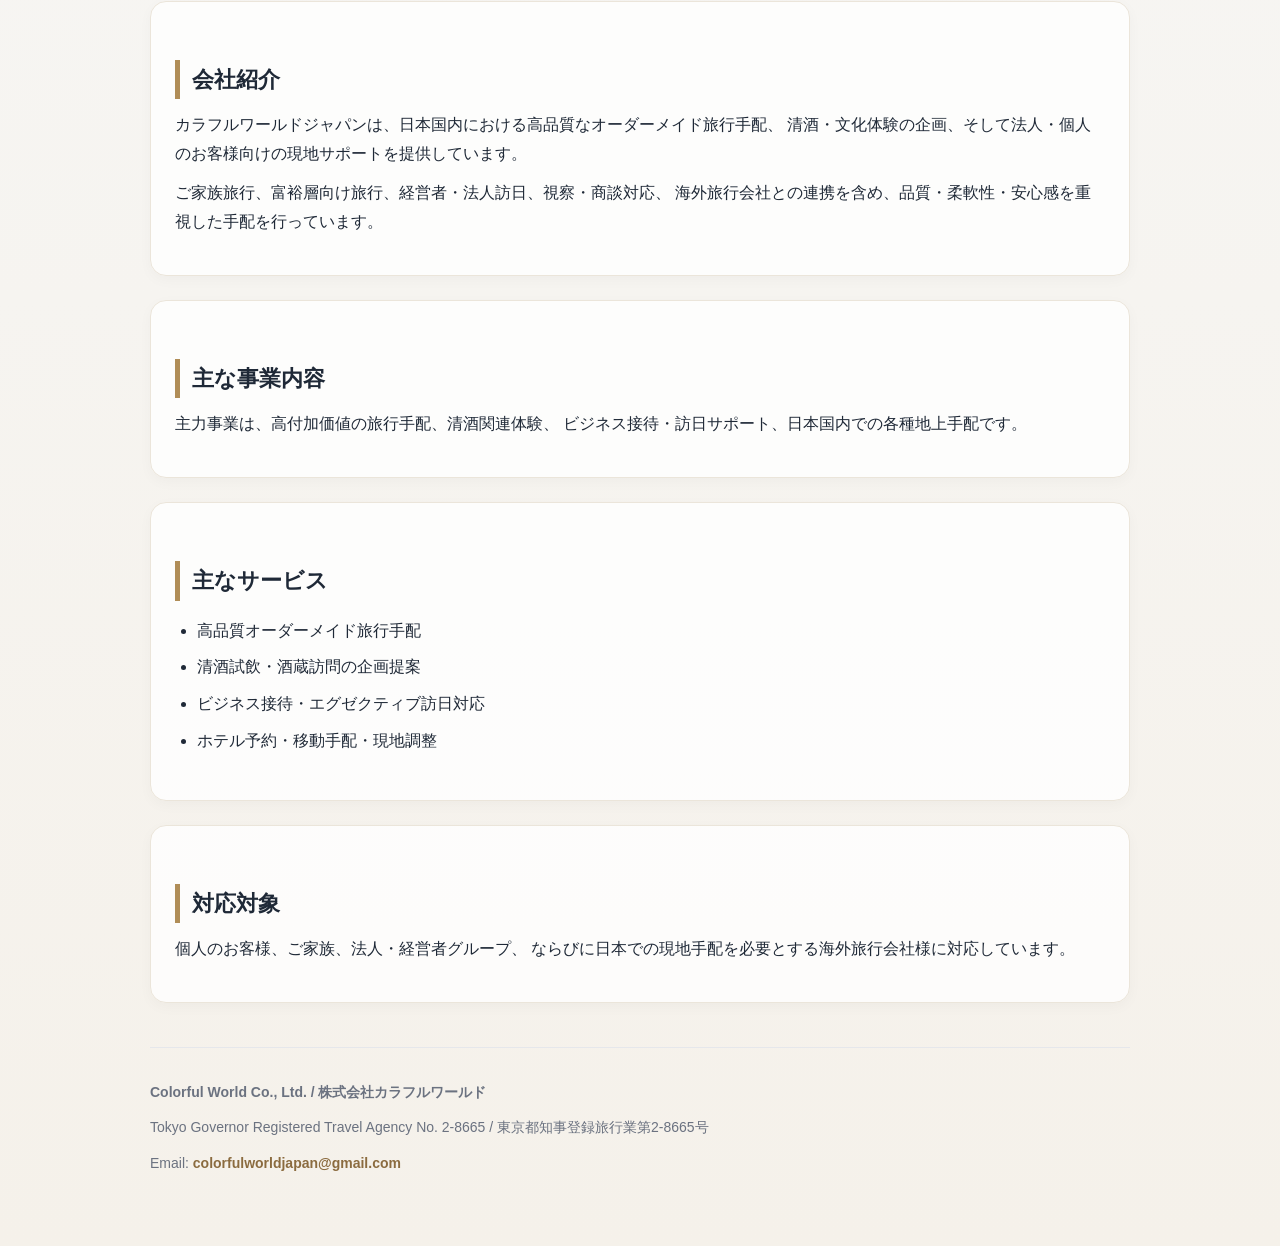
==== commit 53cad202: "Update index.html" ====
--- a/index.html
+++ b/index.html
@@ -14,26 +14,25 @@
     <a href="company.html">Company / 会社概要</a>
   </div>
 
-  <div class="hero-image">
-    <img src="banner.png" alt="Premium travel and sake experience in Japan">
-  </div>
-
-  <div class="hero">
+<div class="hero-banner">
+  <div class="hero-overlay">
     <p class="brand-mark">COLORFUL WORLD JAPAN</p>
-    <h1>Colorful World Japan</h1>
-    <p class="hero-subtitle"><strong>Premium travel, sake experiences, and business hospitality in Japan.</strong></p>
-    <p>
+    <h1>Premium travel, sake experiences, and business hospitality in Japan.</h1>
+    <p class="hero-subtitle">
       Tailor-made travel arrangements, curated sake-related programs,
       executive support, and reliable local coordination across Japan.
     </p>
-    <p>
+    <p class="hero-subtitle">
       上質なオーダーメイド旅行、清酒体験、ビジネス接遇を日本でサポートします。
     </p>
 
-    <a class="button-link" href="services.html">Services</a>
-    <a class="button-link" href="company.html">Company</a>
-    <a class="button-link" href="contact.html">Contact</a>
+    <div class="hero-actions">
+      <a class="button-link" href="services.html">Explore Services</a>
+      <a class="button-link" href="company.html">Company Profile</a>
+      <a class="button-link" href="contact.html">Contact Us</a>
+    </div>
   </div>
+</div>
 
   <div class="section-card">
     <h2>About Us</h2>
--- a/style.css
+++ b/style.css
@@ -155,3 +155,29 @@
   color: #b08d57;
   text-transform: uppercase;
 }
+.hero-image {
+  margin-bottom: 24px;
+}
+
+.hero-image img {
+  width: 100%;
+  height: 360px;
+  object-fit: cover;
+  border-radius: 18px;
+  display: block;
+  box-shadow: 0 10px 30px rgba(0, 0, 0, 0.08);
+}
+
+@media (max-width: 768px) {
+  .hero-image img {
+    height: 220px;
+  }
+
+  .hero {
+    padding: 26px 22px;
+  }
+
+  h1 {
+    font-size: 30px;
+  }
+}
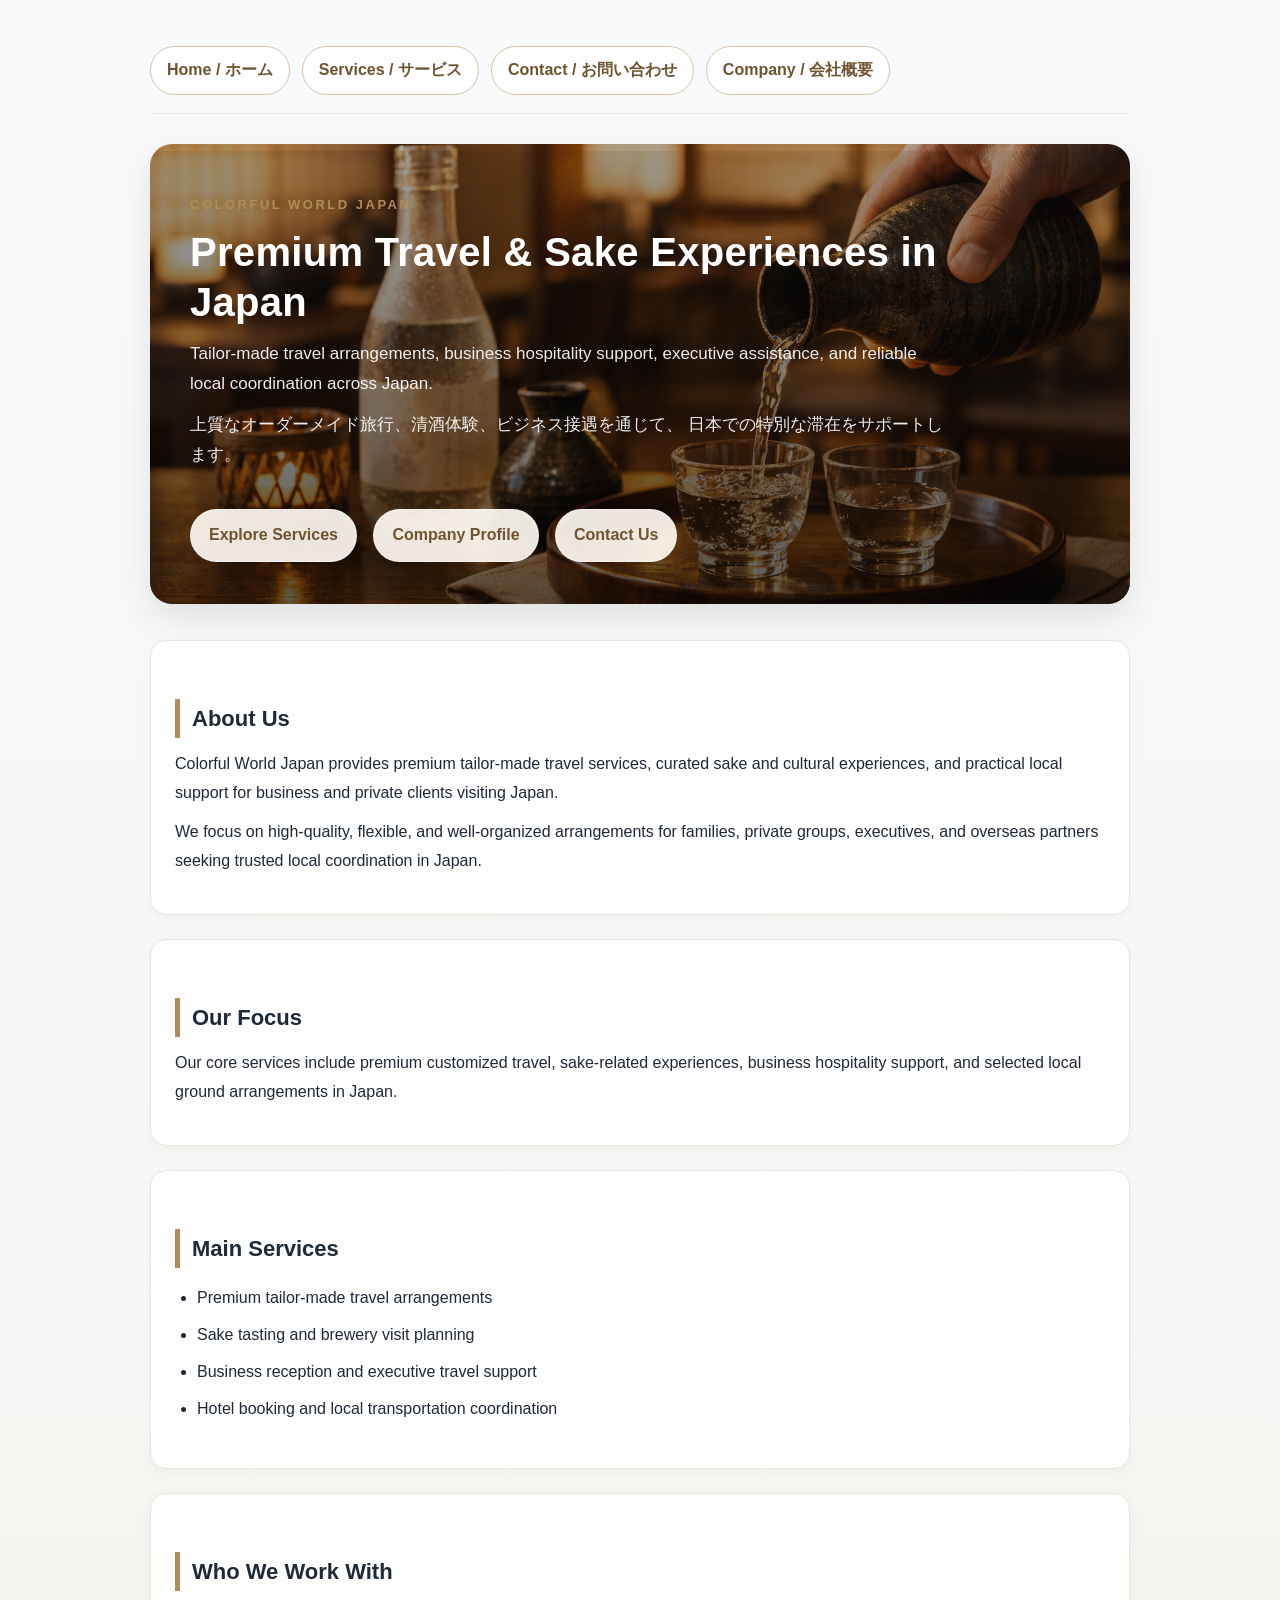
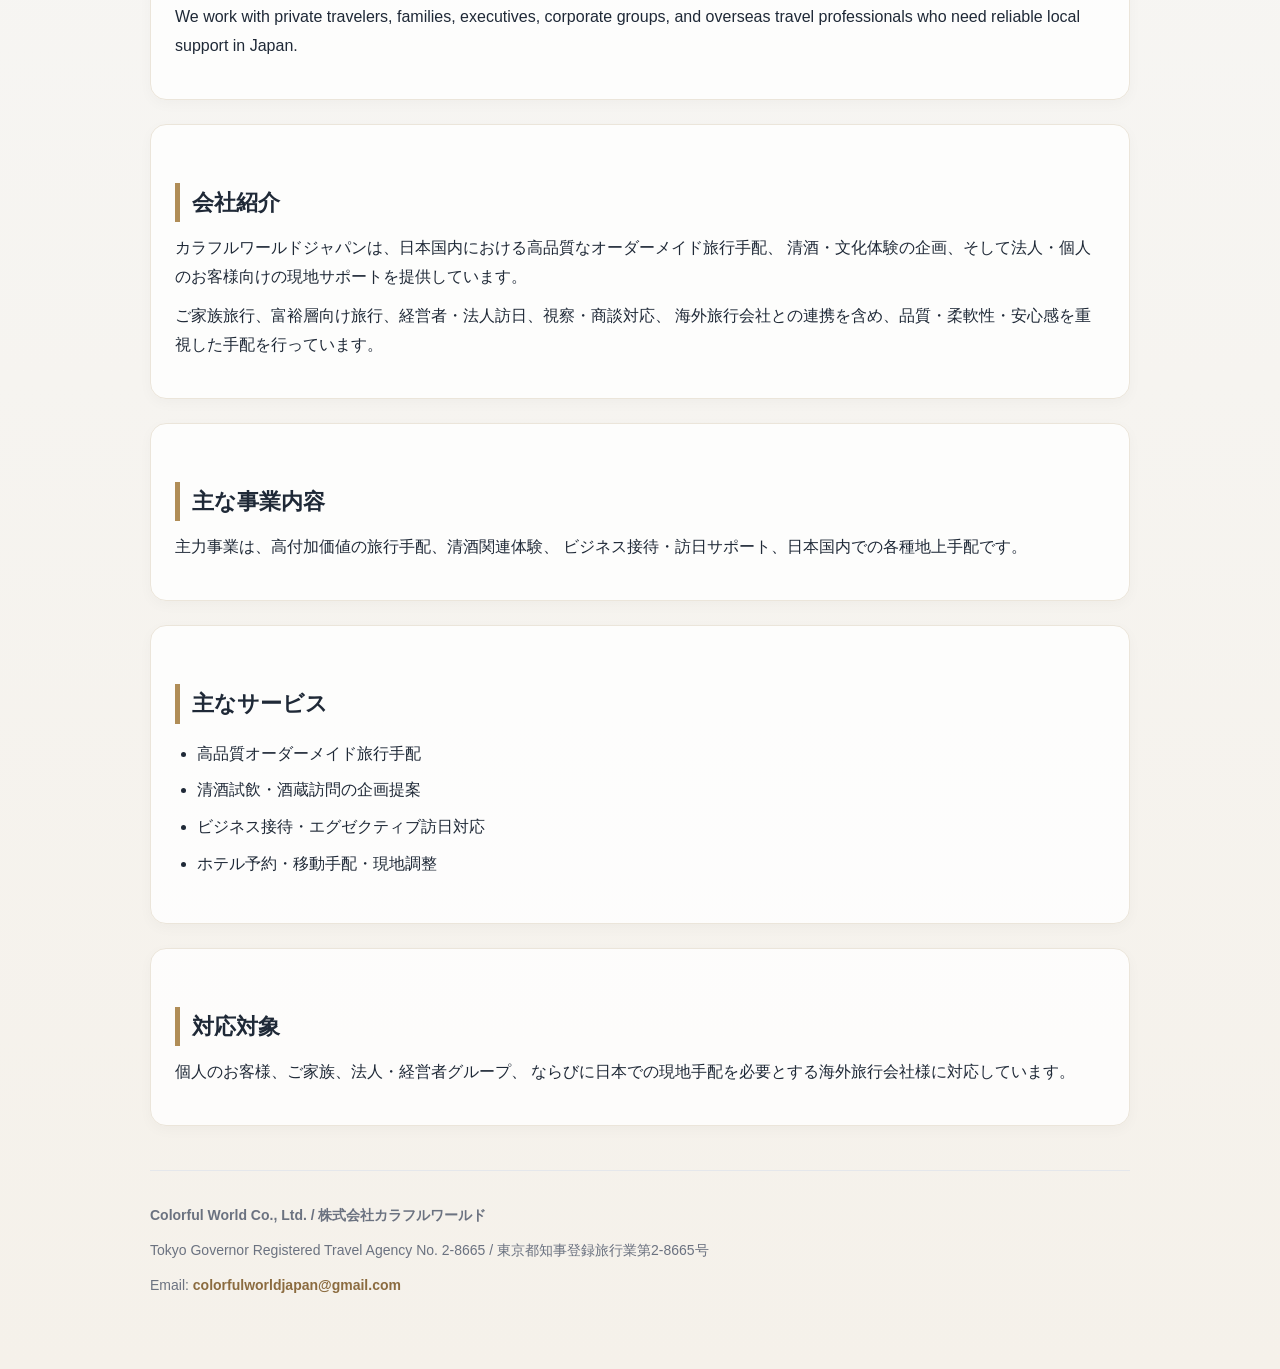
==== commit b86b4be9: "Update index.html" ====
--- a/index.html
+++ b/index.html
@@ -17,13 +17,14 @@
 <div class="hero-banner">
   <div class="hero-overlay">
     <p class="brand-mark">COLORFUL WORLD JAPAN</p>
-    <h1>Premium travel, sake experiences, and business hospitality in Japan.</h1>
+    <h1>Premium Travel & Sake Experiences in Japan</h1>
     <p class="hero-subtitle">
-      Tailor-made travel arrangements, curated sake-related programs,
-      executive support, and reliable local coordination across Japan.
+    Tailor-made travel arrangements, business hospitality support,
+    executive assistance, and reliable local coordination across Japan.
     </p>
     <p class="hero-subtitle">
-      上質なオーダーメイド旅行、清酒体験、ビジネス接遇を日本でサポートします。
+    上質なオーダーメイド旅行、清酒体験、ビジネス接遇を通じて、
+    日本での特別な滞在をサポートします。
     </p>
 
     <div class="hero-actions">
--- a/style.css
+++ b/style.css
@@ -181,3 +181,70 @@
     font-size: 30px;
   }
 }
+.hero-banner {
+  width: 100%;
+  min-height: 460px;
+  border-radius: 22px;
+  overflow: hidden;
+  background-image: linear-gradient(rgba(20, 20, 20, 0.35), rgba(20, 20, 20, 0.35)), url("banner.png");
+  background-size: cover;
+  background-position: center;
+  box-shadow: 0 12px 34px rgba(0, 0, 0, 0.10);
+  margin-bottom: 36px;
+  display: flex;
+  align-items: flex-end;
+}
+
+.hero-overlay {
+  width: 100%;
+  padding: 42px 40px;
+  color: #ffffff;
+  background: linear-gradient(to top, rgba(0, 0, 0, 0.45), rgba(0, 0, 0, 0.08));
+}
+
+.hero-banner h1 {
+  color: #ffffff;
+  font-size: 40px;
+  max-width: 760px;
+  margin: 0 0 12px;
+  line-height: 1.25;
+}
+
+.hero-banner .hero-subtitle {
+  color: rgba(255, 255, 255, 0.92);
+  max-width: 760px;
+  font-size: 17px;
+}
+
+.hero-actions {
+  margin-top: 22px;
+}
+
+.hero-banner .button-link {
+  background: rgba(255, 250, 242, 0.92);
+  color: #6f5430;
+  border: 1px solid rgba(255, 255, 255, 0.4);
+}
+
+.hero-banner .button-link:hover {
+  background: #ffffff;
+}
+
+@media (max-width: 768px) {
+  .hero-banner {
+    min-height: 320px;
+    border-radius: 16px;
+  }
+
+  .hero-overlay {
+    padding: 26px 22px;
+  }
+
+  .hero-banner h1 {
+    font-size: 28px;
+  }
+
+  .hero-banner .hero-subtitle {
+    font-size: 15px;
+  }
+}
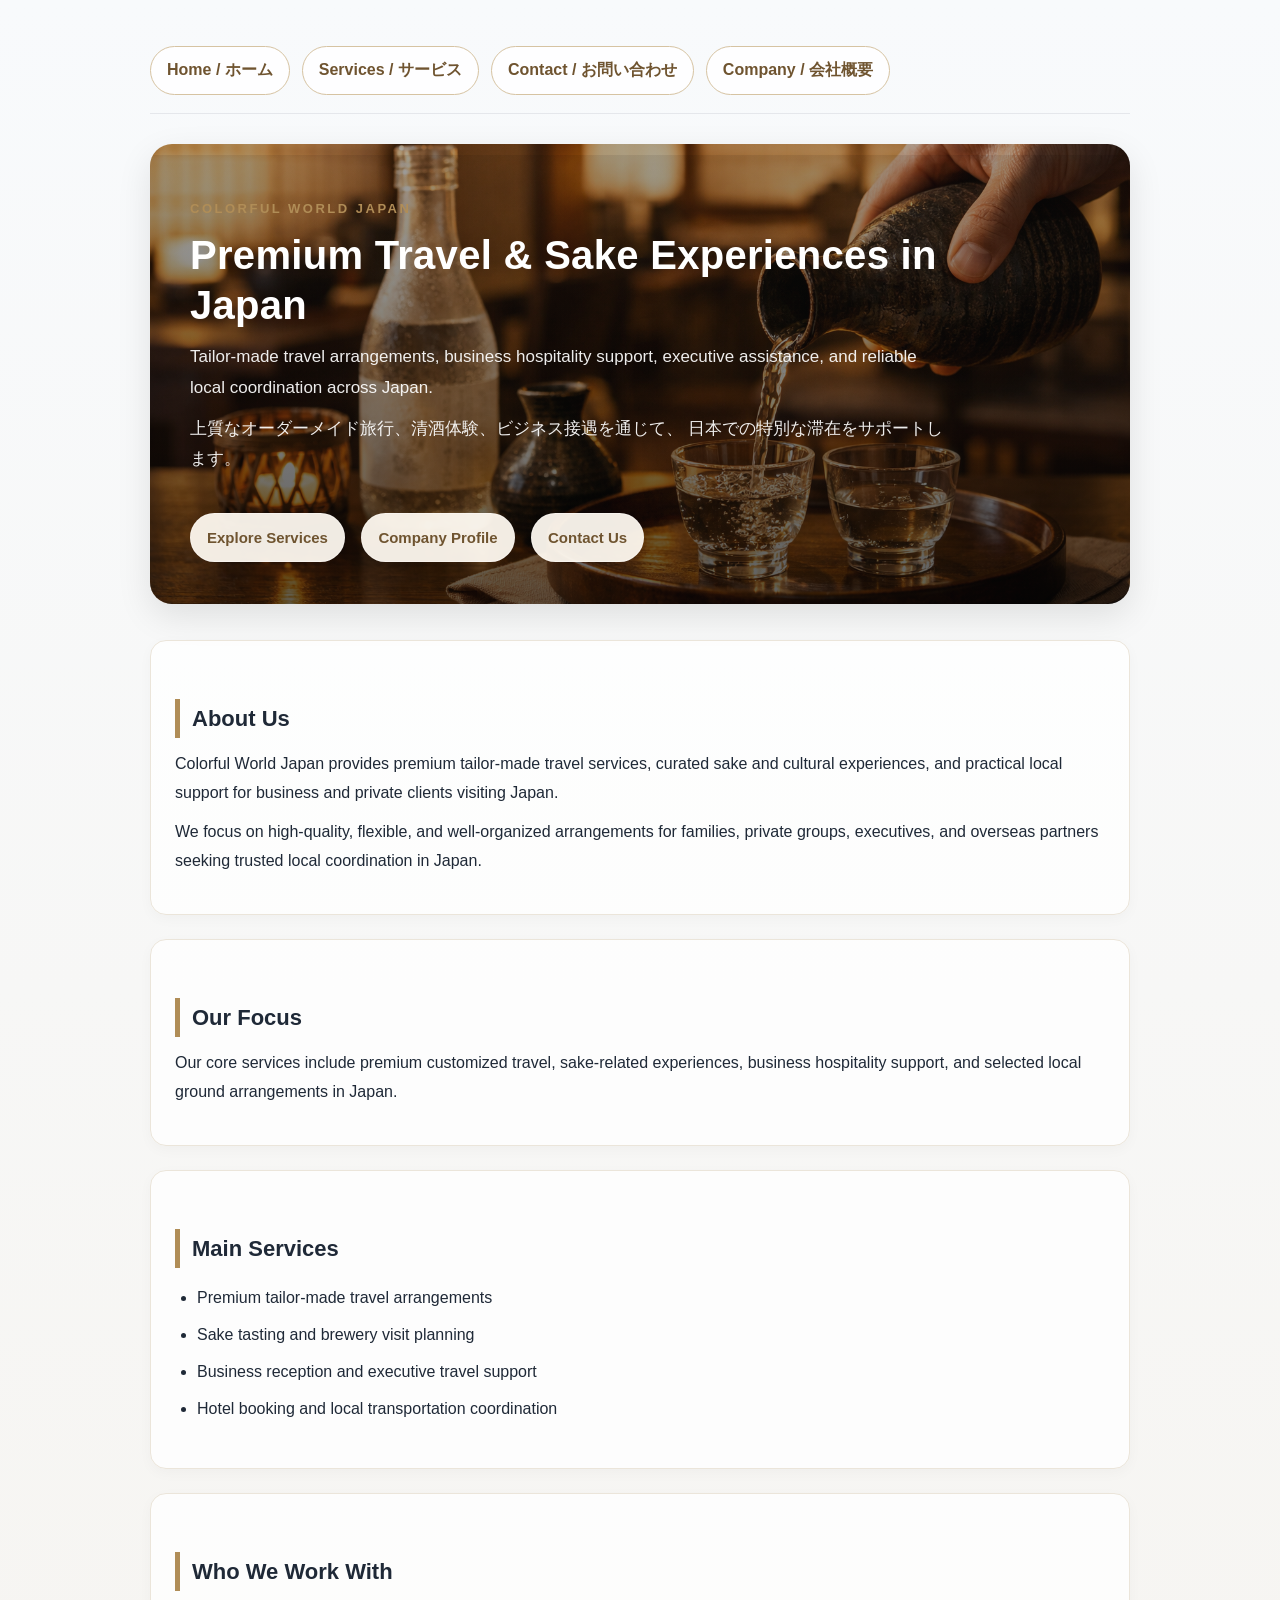
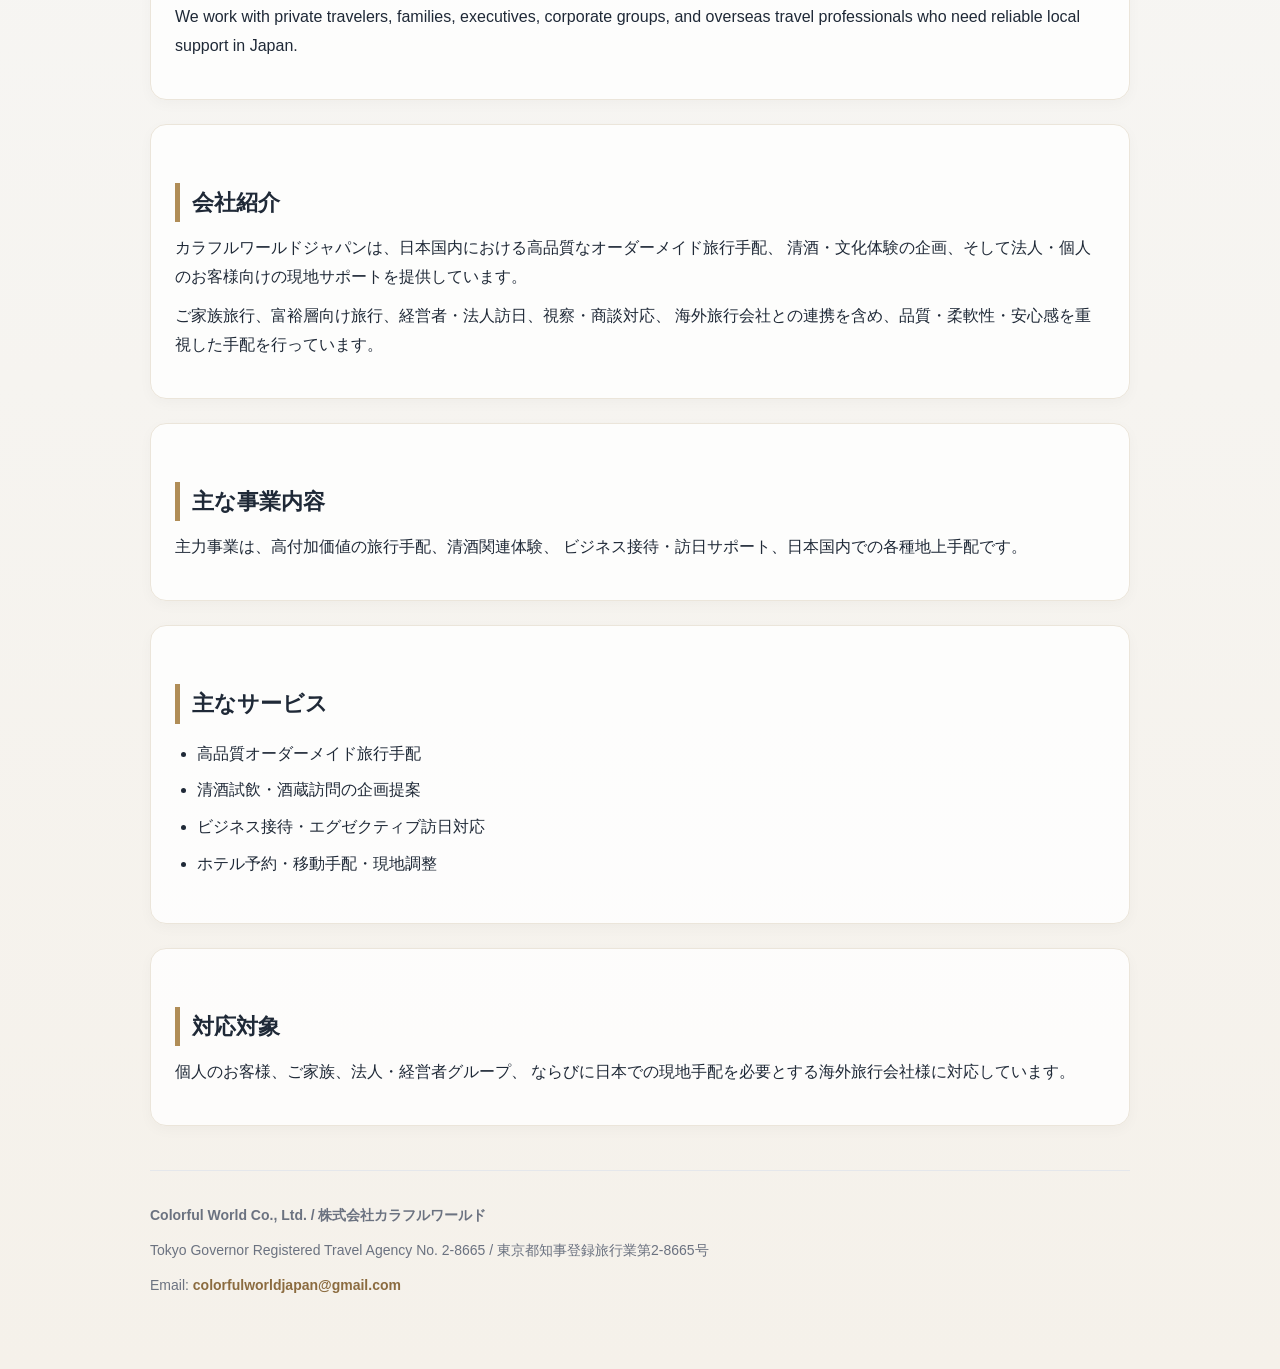
==== commit 868a7092: "Update index.html" ====
--- a/index.html
+++ b/index.html
@@ -17,15 +17,15 @@
 <div class="hero-banner">
   <div class="hero-overlay">
     <p class="brand-mark">COLORFUL WORLD JAPAN</p>
-    <h1>Premium Travel & Sake Experiences in Japan</h1>
-    <p class="hero-subtitle">
-    Tailor-made travel arrangements, business hospitality support,
-    executive assistance, and reliable local coordination across Japan.
-    </p>
-    <p class="hero-subtitle">
-    上質なオーダーメイド旅行、清酒体験、ビジネス接遇を通じて、
-    日本での特別な滞在をサポートします。
-    </p>
+<h1>Premium Travel & Sake Experiences in Japan</h1>
+<p class="hero-subtitle">
+  Tailor-made travel arrangements, business hospitality support,
+  executive assistance, and reliable local coordination across Japan.
+</p>
+<p class="hero-subtitle">
+  上質なオーダーメイド旅行、清酒体験、ビジネス接遇を通じて、
+  日本での特別な滞在をサポートします。
+</p>
 
     <div class="hero-actions">
       <a class="button-link" href="services.html">Explore Services</a>
--- a/style.css
+++ b/style.css
@@ -221,9 +221,11 @@
 }
 
 .hero-banner .button-link {
-  background: rgba(255, 250, 242, 0.92);
+  background: rgba(255, 250, 242, 0.94);
   color: #6f5430;
-  border: 1px solid rgba(255, 255, 255, 0.4);
+  border: 1px solid rgba(255, 255, 255, 0.35);
+  padding: 10px 16px;
+  font-size: 15px;
 }
 
 .hero-banner .button-link:hover {
